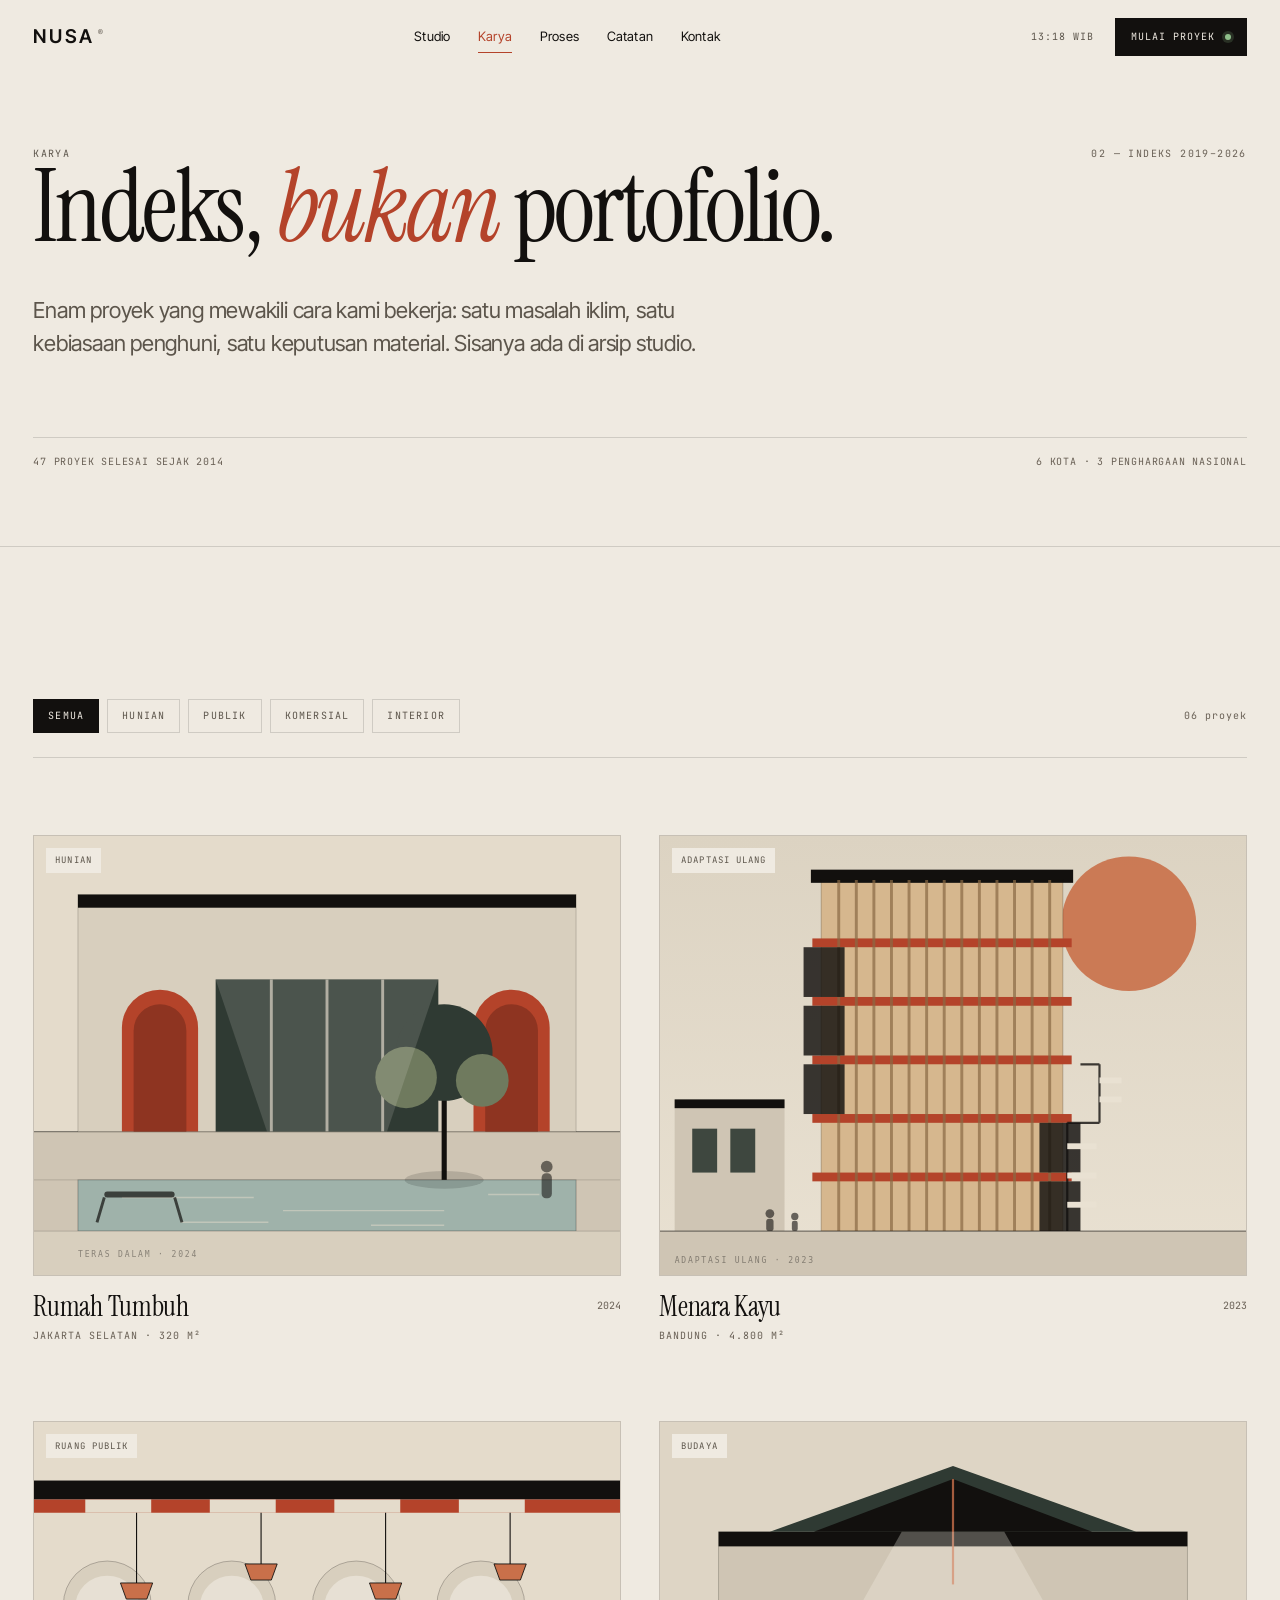
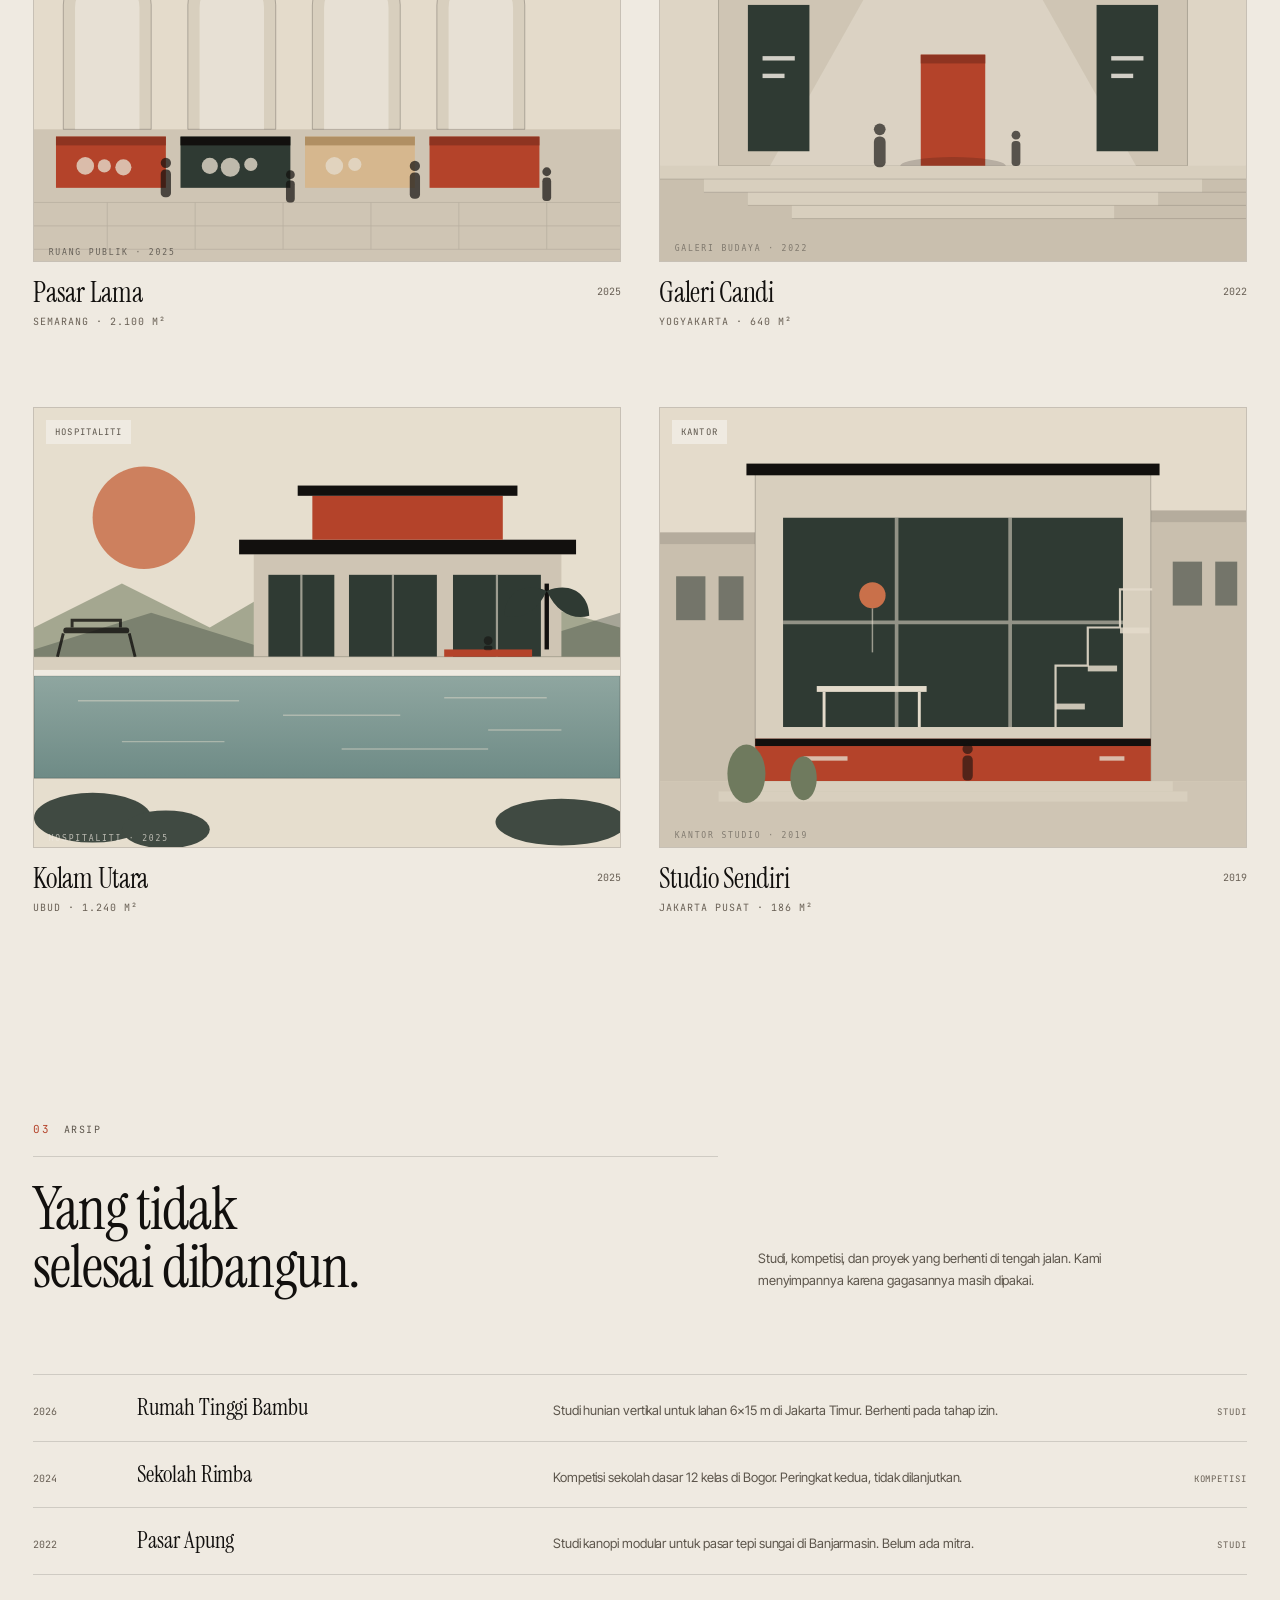
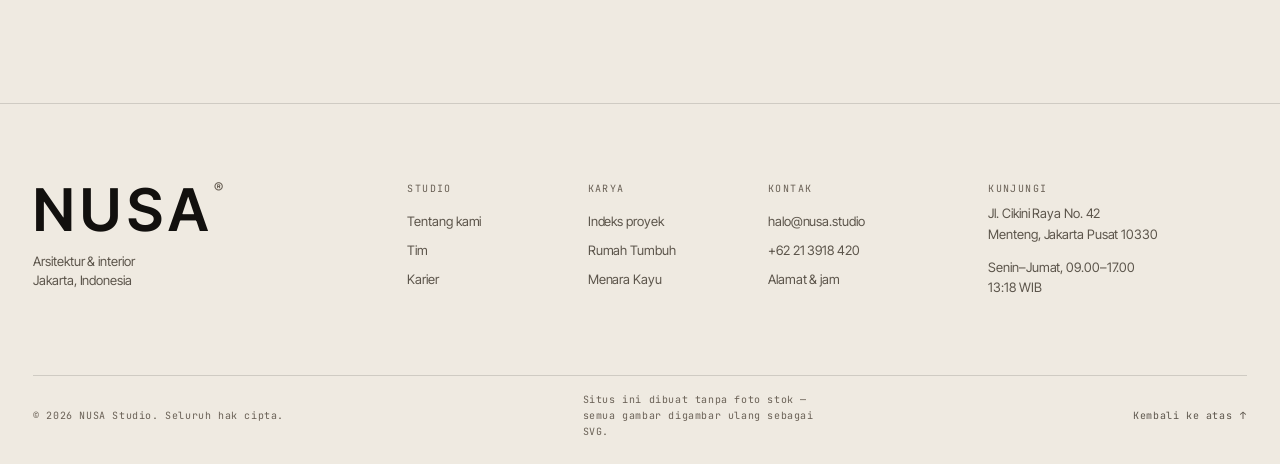
==== projects.html @ 47d5c223 "feat: add NUSA architecture studio profile site" ====
<!doctype html>
<html lang="id">
<head>
  <meta charset="utf-8">
  <meta name="viewport" content="width=device-width, initial-scale=1">
  <title>Karya — NUSA</title>
  <meta name="description" content="Indeks proyek NUSA: rumah, ruang publik, adaptasi ulang, dan interior di enam kota Indonesia.">
  <link rel="canonical" href="https://nusa.studio/projects.html">
  <meta name="theme-color" content="#EFEAE1">
  <meta property="og:type" content="website">
  <meta property="og:site_name" content="NUSA">
  <meta property="og:url" content="https://nusa.studio/projects.html">
  <meta property="og:locale" content="id_ID">
  <meta property="og:title" content="Karya — NUSA">
  <meta property="og:description" content="Enam ruang, satu cara berpikir. Indeks proyek studio.">
  <meta property="og:image" content="https://nusa.studio/assets/img/og-cover.png">
  <meta property="og:image:width" content="1200">
  <meta property="og:image:height" content="630">
  <meta property="og:image:alt" content="NUSA — Bangunan yang tumbuh. Studio arsitektur dan interior, Jakarta.">
  <meta name="twitter:card" content="summary_large_image">
  <meta name="twitter:title" content="Karya — NUSA">
  <meta name="twitter:description" content="Enam ruang, satu cara berpikir. Indeks proyek studio.">
  <meta name="twitter:image" content="https://nusa.studio/assets/img/og-cover.png">
  <link rel="icon" href="assets/img/favicon.svg" type="image/svg+xml">
  <link rel="preconnect" href="https://fonts.googleapis.com">
  <link rel="preconnect" href="https://fonts.gstatic.com" crossorigin>
  <link href="https://fonts.googleapis.com/css2?family=Instrument+Serif:ital@0;1&family=Inter+Tight:wght@300;400;500;600&family=JetBrains+Mono:wght@400;500&display=swap" rel="stylesheet">
  <link rel="stylesheet" href="assets/css/main.css">
  <noscript><style>[data-loader]{display:none!important}</style></noscript>
</head>

<body data-page="projects">
  <a class="skip" href="#main">Lewati ke konten utama</a>

  <header class="head" data-head>
    <div class="head__inner">
      <a class="brand" href="index.html" aria-label="NUSA — beranda">
        <span class="brand__mark">NUSA</span><span class="brand__sup" aria-hidden="true">®</span>
      </a>
      <nav class="head__nav" aria-label="Navigasi utama">
        <a href="studio.html" data-nav="studio">Studio</a>
        <a href="projects.html" data-nav="projects">Karya</a>
        <a href="index.html#proses" data-nav="process">Proses</a>
        <a href="index.html#catatan" data-nav="notes">Catatan</a>
        <a href="contact.html" data-nav="contact">Kontak</a>
      </nav>
      <div class="head__aside">
        <span class="clock" data-clock aria-label="Waktu Jakarta">--:-- WIB</span>
        <a class="head__cta" href="contact.html"><span>Mulai proyek</span><span class="head__cta-dot" aria-hidden="true"></span></a>
        <button class="burger" type="button" data-menu-toggle aria-expanded="false" aria-controls="menu">
          <span class="burger__label">Menu</span>
          <span class="burger__bars" aria-hidden="true"><i></i><i></i></span>
        </button>
      </div>
    </div>
  </header>

  <div class="menu" id="menu" data-menu hidden>
    <div class="menu__inner">
      <nav class="menu__nav" aria-label="Navigasi seluler">
        <a href="studio.html"><span class="menu__idx">01</span>Studio</a>
        <a href="projects.html"><span class="menu__idx">02</span>Karya</a>
        <a href="index.html#proses"><span class="menu__idx">03</span>Proses</a>
        <a href="index.html#catatan"><span class="menu__idx">04</span>Catatan</a>
        <a href="contact.html"><span class="menu__idx">05</span>Kontak</a>
      </nav>
      <div class="menu__foot">
        <p>Jl. Cikini Raya 42<br>Menteng, Jakarta Pusat</p>
        <p><a href="mailto:halo@nusa.studio">halo@nusa.studio</a><br>+62 21 3918 420</p>
        <p class="menu__time"><span data-clock>--:-- WIB</span></p>
      </div>
    </div>
  </div>

  <main id="main" tabindex="-1">
    <section class="phero">
      <p class="eyebrow eyebrow--split"><span>Karya</span><span>02 — Indeks 2019–2026</span></p>
      <h1 class="phero__title">Indeks, <em>bukan</em> portofolio.</h1>
      <p class="phero__lede">Enam proyek yang mewakili cara kami bekerja: satu masalah iklim, satu kebiasaan penghuni, satu keputusan material. Sisanya ada di arsip studio.</p>
      <div class="phero__foot">
        <span>47 proyek selesai sejak 2014</span>
        <span>6 kota · 3 penghargaan nasional</span>
      </div>
    </section>

    <section class="section">
      <div class="filters" role="group" aria-label="Saring proyek berdasarkan jenis">
        <button class="filter" type="button" data-filter="all" aria-pressed="true">Semua</button>
        <button class="filter" type="button" data-filter="hunian" aria-pressed="false">Hunian</button>
        <button class="filter" type="button" data-filter="publik" aria-pressed="false">Publik</button>
        <button class="filter" type="button" data-filter="komersial" aria-pressed="false">Komersial</button>
        <button class="filter" type="button" data-filter="interior" aria-pressed="false">Interior</button>
        <span class="filters__count" data-filter-count>06 proyek</span>
      </div>

      <div class="proj-grid">
        <a class="card" href="projects/rumah-tumbuh.html" data-cat="hunian interior">
          <div class="card__media">
            <img src="assets/img/proj-tumbuh.svg" width="800" height="600" alt="Teras dalam Rumah Tumbuh dengan lengkung bata dan kolam dangkal." loading="lazy">
            <span class="card__tag">Hunian</span>
          </div>
          <div class="card__body">
            <h2 class="card__title">Rumah Tumbuh</h2>
            <span class="card__year">2024</span>
            <p class="card__meta">Jakarta Selatan · 320 m²</p>
          </div>
        </a>

        <a class="card" href="projects/menara-kayu.html" data-cat="komersial">
          <div class="card__media">
            <img src="assets/img/proj-kayu.svg" width="800" height="600" alt="Fasad Menara Kayu dengan slat vertikal dan balkon menjorok." loading="lazy">
            <span class="card__tag">Adaptasi ulang</span>
          </div>
          <div class="card__body">
            <h2 class="card__title">Menara Kayu</h2>
            <span class="card__year">2023</span>
            <p class="card__meta">Bandung · 4.800 m²</p>
          </div>
        </a>

        <a class="card" href="projects/pasar-lama.html" data-cat="publik">
          <div class="card__media">
            <img src="assets/img/proj-pasar.svg" width="800" height="600" alt="Kanopi Pasar Lama dengan lengkung berulang dan lampu gantung." loading="lazy">
            <span class="card__tag">Ruang publik</span>
          </div>
          <div class="card__body">
            <h2 class="card__title">Pasar Lama</h2>
            <span class="card__year">2025</span>
            <p class="card__meta">Semarang · 2.100 m²</p>
          </div>
        </a>

        <a class="card" href="projects/galeri-candi.html" data-cat="publik">
          <div class="card__media">
            <img src="assets/img/proj-galeri.svg" width="800" height="600" alt="Ruang Galeri Candi dengan atap piramida dan berkas cahaya." loading="lazy">
            <span class="card__tag">Budaya</span>
          </div>
          <div class="card__body">
            <h2 class="card__title">Galeri Candi</h2>
            <span class="card__year">2022</span>
            <p class="card__meta">Yogyakarta · 640 m²</p>
          </div>
        </a>

        <a class="card" href="projects/kolam-utara.html" data-cat="komersial">
          <div class="card__media">
            <img src="assets/img/proj-kolam.svg" width="800" height="600" alt="Vila Kolam Utara menghadap kolam panjang dan sawah." loading="lazy">
            <span class="card__tag">Hospitaliti</span>
          </div>
          <div class="card__body">
            <h2 class="card__title">Kolam Utara</h2>
            <span class="card__year">2025</span>
            <p class="card__meta">Ubud · 1.240 m²</p>
          </div>
        </a>

        <a class="card" href="projects/studio-sendiri.html" data-cat="interior komersial">
          <div class="card__media">
            <img src="assets/img/proj-studio.svg" width="800" height="600" alt="Fasad Studio Sendiri dengan jendela besar dan tangga kayu di dalam." loading="lazy">
            <span class="card__tag">Kantor</span>
          </div>
          <div class="card__body">
            <h2 class="card__title">Studio Sendiri</h2>
            <span class="card__year">2019</span>
            <p class="card__meta">Jakarta Pusat · 186 m²</p>
          </div>
        </a>
      </div>
    </section>

    <section class="section archive">
      <header class="sec-head sec-head--row">
        <div>
          <p class="sec-num"><span>03</span>Arsip</p>
          <h2 class="sec-title sec-title--md">Yang tidak<br>selesai dibangun.</h2>
        </div>
        <p class="sec-note sec-note--right">Studi, kompetisi, dan proyek yang berhenti di tengah jalan. Kami menyimpannya karena gagasannya masih dipakai.</p>
      </header>
      <div class="archive__list">
        <div class="archive__row">
          <span class="archive__year">2026</span>
          <h3>Rumah Tinggi Bambu</h3>
          <p>Studi hunian vertikal untuk lahan 6×15 m di Jakarta Timur. Berhenti pada tahap izin.</p>
          <span class="archive__tag">Studi</span>
        </div>
        <div class="archive__row">
          <span class="archive__year">2024</span>
          <h3>Sekolah Rimba</h3>
          <p>Kompetisi sekolah dasar 12 kelas di Bogor. Peringkat kedua, tidak dilanjutkan.</p>
          <span class="archive__tag">Kompetisi</span>
        </div>
        <div class="archive__row">
          <span class="archive__year">2022</span>
          <h3>Pasar Apung</h3>
          <p>Studi kanopi modular untuk pasar tepi sungai di Banjarmasin. Belum ada mitra.</p>
          <span class="archive__tag">Studi</span>
        </div>
      </div>
    </section>
  </main>

  <footer class="foot" aria-label="Kaki halaman">
    <div class="foot__top">
      <div class="foot__brand">
        <p class="foot__mark">NUSA<span aria-hidden="true">®</span></p>
        <p class="foot__tag">Arsitektur &amp; interior<br>Jakarta, Indonesia</p>
      </div>
      <nav class="foot__nav" aria-label="Navigasi kaki halaman">
        <div>
          <h2 class="foot__hd">Studio</h2>
          <a href="studio.html">Tentang kami</a>
          <a href="studio.html#tim">Tim</a>
          <a href="studio.html#karir">Karier</a>
        </div>
        <div>
          <h2 class="foot__hd">Karya</h2>
          <a href="projects.html">Indeks proyek</a>
          <a href="projects/rumah-tumbuh.html">Rumah Tumbuh</a>
          <a href="projects/menara-kayu.html">Menara Kayu</a>
        </div>
        <div>
          <h2 class="foot__hd">Kontak</h2>
          <a href="mailto:halo@nusa.studio">halo@nusa.studio</a>
          <a href="tel:+62213918420">+62 21 3918 420</a>
          <a href="contact.html">Alamat &amp; jam</a>
        </div>
      </nav>
      <div class="foot__visit">
        <h2 class="foot__hd">Kunjungi</h2>
        <p>Jl. Cikini Raya No. 42<br>Menteng, Jakarta Pusat 10330</p>
        <p>Senin–Jumat, 09.00–17.00<br><span data-clock>--:-- WIB</span></p>
      </div>
    </div>
    <div class="foot__bottom">
      <p>© <span data-year>2026</span> NUSA Studio. Seluruh hak cipta.</p>
      <p class="foot__credit">Situs ini dibuat tanpa foto stok — semua gambar digambar ulang sebagai SVG.</p>
      <a class="foot__top-link" href="#main">Kembali ke atas <span aria-hidden="true">↑</span></a>
    </div>
  </footer>

  <div class="cursor" data-cursor aria-hidden="true">
    <span class="cursor__dot"></span>
    <span class="cursor__coords" data-cursor-coords>0 / 0</span>
  </div>

  <script src="assets/js/app.js" defer></script>
</body>
</html>
---- assets/css/main.css ----
/* ============================================================
   NUSA — Studio Arsitektur & Interior
   Design system + components. No frameworks.
   1. Tokens        6. Works       11. Inner pages
   2. Reset         7. Section cut 12. Contact
   3. Type          8. Process     13. Footer
   4. Layout        9. Marquee     14. Motion / a11y
   5. Header       10. Notes       15. Responsive
   ============================================================ */

/* ---------- 1. Tokens ---------- */
:root {
  /* colour roles */
  --paper: #efeae1;
  --paper-2: #e5ddd0;
  --paper-3: #d9d1c4;
  --ink: #12100e;
  --ink-2: #241f1a;
  --ink-soft: #5c554b;
  --ink-faint: #696055;
  --clay: #b4432a;
  --clay-2: #8e3421;
  --moss: #2f3a33;
  --sand: #d6b78e;
  --line: rgba(18, 16, 14, .14);
  --line-strong: rgba(18, 16, 14, .28);
  --line-light: rgba(239, 234, 225, .18);
  --line-light-strong: rgba(239, 234, 225, .38);

  /* type */
  --serif: "Instrument Serif", "Iowan Old Style", Georgia, serif;
  --sans: "Inter Tight", "Helvetica Neue", Helvetica, Arial, sans-serif;
  --mono: "JetBrains Mono", ui-monospace, "SFMono-Regular", Menlo, monospace;

  --t-xs: 10px;
  --t-sm: 13px;
  --t-base: clamp(15px, .35vw + 14px, 17px);
  --t-lg: clamp(18px, .55vw + 16px, 22px);
  --t-h3: clamp(24px, 1.6vw + 18px, 34px);
  --t-h2: clamp(38px, 3.6vw + 22px, 78px);
  --t-h1: clamp(52px, 7.8vw, 148px);
  --t-mega: clamp(64px, 12vw, 220px);

  /* space + grid */
  --gutter: clamp(18px, 2.6vw, 44px);
  --s-1: 8px;
  --s-2: 16px;
  --s-3: 24px;
  --s-4: 40px;
  --s-5: clamp(56px, 6vw, 96px);
  --s-6: clamp(80px, 10vw, 160px);
  --wrap: 1600px;
  --head-h: 74px;

  /* motion */
  --dur-fast: .18s;
  --dur-base: .42s;
  --dur-slow: .9s;
  --dur-scene: 1.3s;
  --ease-out: cubic-bezier(.22, 1, .36, 1);
  --ease-inout: cubic-bezier(.65, .05, .36, 1);
  --ease-snap: cubic-bezier(.16, 1, .3, 1);
}

/* ---------- 2. Reset ---------- */
*, *::before, *::after { box-sizing: border-box; }

html {
  -webkit-text-size-adjust: 100%;
  scroll-behavior: smooth;
  scroll-padding-top: calc(var(--head-h) + 16px);
}

body {
  margin: 0;
  background: var(--paper);
  color: var(--ink);
  font-family: var(--sans);
  font-size: var(--t-base);
  font-weight: 400;
  line-height: 1.6;
  letter-spacing: -.005em;
  -webkit-font-smoothing: antialiased;
  text-rendering: optimizeLegibility;
  overflow-x: hidden;
}

body.is-locked { overflow: hidden; }

img, svg, video { display: block; max-width: 100%; }
img { height: auto; }
button, input, textarea, select { font: inherit; color: inherit; }
button { background: none; border: 0; padding: 0; cursor: pointer; }
a { color: inherit; text-decoration: none; }
ul, ol { margin: 0; padding: 0; list-style: none; }
h1, h2, h3, h4, p, dl, dd, figure, blockquote { margin: 0; }
hr { border: 0; border-top: 1px solid var(--line); margin: 0; }

::selection { background: var(--clay); color: var(--paper); }

:focus-visible {
  outline: 2px solid var(--clay);
  outline-offset: 4px;
  border-radius: 1px;
}

.skip {
  position: fixed;
  top: 12px;
  left: 12px;
  z-index: 200;
  padding: 12px 18px;
  background: var(--ink);
  color: var(--paper);
  font-family: var(--mono);
  font-size: var(--t-xs);
  letter-spacing: .12em;
  text-transform: uppercase;
  transform: translateY(-160%);
  transition: transform var(--dur-base) var(--ease-out);
}
.skip:focus {
  transform: translateY(0);
  transition-duration: .1s;
}

/* ---------- 3. Type ---------- */
.eyebrow {
  display: flex;
  gap: 18px;
  align-items: center;
  font-family: var(--mono);
  font-size: var(--t-xs);
  letter-spacing: .14em;
  text-transform: uppercase;
  color: var(--ink-soft);
}
.eyebrow--split { justify-content: space-between; gap: 24px; flex-wrap: wrap; }
.eyebrow--split span:last-child { color: var(--ink-faint); }

.lede {
  font-size: var(--t-lg);
  line-height: 1.45;
  letter-spacing: -.01em;
  max-width: 34ch;
  color: var(--ink);
}

.sec-num {
  display: flex;
  align-items: baseline;
  gap: 14px;
  font-family: var(--mono);
  font-size: var(--t-xs);
  letter-spacing: .14em;
  text-transform: uppercase;
  color: var(--ink-soft);
  padding-bottom: 18px;
  border-bottom: 1px solid var(--line);
}
.sec-num span {
  font-size: 11px;
  color: var(--clay);
}
.sec-num--light { color: var(--paper-3); border-color: var(--line-light); }

.sec-title {
  font-family: var(--serif);
  font-weight: 400;
  font-size: var(--t-h2);
  line-height: .98;
  letter-spacing: -.02em;
  text-wrap: balance;
  margin-top: var(--s-3);
}
.sec-title em { font-style: italic; color: var(--clay); }
.sec-title--md { font-size: clamp(32px, 3.2vw + 18px, 62px); }
.sec-title--light { color: var(--paper); }
.sec-title--light em { color: var(--sand); }

.sec-note {
  max-width: 44ch;
  margin-top: var(--s-3);
  color: var(--ink-soft);
  font-size: var(--t-sm);
  line-height: 1.7;
}
.sec-note--right { margin-top: 0; align-self: end; padding-bottom: 6px; }

.link-underline {
  display: inline-flex;
  align-items: center;
  gap: 10px;
  font-family: var(--mono);
  font-size: var(--t-xs);
  letter-spacing: .12em;
  text-transform: uppercase;
  padding-bottom: 6px;
  border-bottom: 1px solid var(--line-strong);
  transition: color var(--dur-fast) var(--ease-out), border-color var(--dur-fast) var(--ease-out);
}
.link-underline span { transition: transform var(--dur-base) var(--ease-out); }
.link-underline:hover { color: var(--clay); border-color: var(--clay); }
.link-underline:hover span { transform: translate(3px, -3px); }

/* ---------- 4. Layout ---------- */
.wrap {
  width: 100%;
  max-width: var(--wrap);
  margin-inline: auto;
  padding-inline: var(--gutter);
}
.section {
  padding: var(--s-6) var(--gutter);
  max-width: var(--wrap);
  margin-inline: auto;
}
.section + .section { padding-top: var(--s-5); }

.sec-head {
  display: grid;
  gap: var(--s-3);
  grid-template-columns: minmax(0, 1fr);
  margin-bottom: var(--s-5);
}
.sec-head--row {
  grid-template-columns: minmax(0, 1.4fr) minmax(0, 1fr);
  align-items: end;
  gap: var(--s-4);
}
.sec-head .link-underline { justify-self: start; }

/* buttons */
.btn {
  display: inline-flex;
  align-items: center;
  justify-content: center;
  gap: 12px;
  min-height: 48px;
  padding: 0 22px;
  font-family: var(--mono);
  font-size: var(--t-xs);
  letter-spacing: .12em;
  text-transform: uppercase;
  border: 1px solid transparent;
  transition: background var(--dur-fast) var(--ease-out), color var(--dur-fast) var(--ease-out),
              border-color var(--dur-fast) var(--ease-out), transform var(--dur-fast) var(--ease-out);
}
.btn--solid { background: var(--ink); color: var(--paper); }
.btn--solid:hover { background: var(--clay); }
.btn--ghost { border-color: var(--line-strong); color: var(--ink); }
.btn--ghost:hover { border-color: var(--ink); background: rgba(18, 16, 14, .04); }
.btn__arrow { transition: transform var(--dur-base) var(--ease-out); }
.btn:hover .btn__arrow { transform: translate(3px, -3px); }
.btn:active { transform: translateY(1px); }

/* ---------- 5. Header ---------- */
.head {
  position: fixed;
  inset: 0 0 auto 0;
  z-index: 90;
  height: var(--head-h);
  border-bottom: 1px solid transparent;
  transition: background var(--dur-base) var(--ease-out), border-color var(--dur-base) var(--ease-out);
}
.head.is-scrolled {
  background: rgba(239, 234, 225, .86);
  -webkit-backdrop-filter: blur(14px);
  backdrop-filter: blur(14px);
  border-color: var(--line);
}
.head__inner {
  height: 100%;
  max-width: var(--wrap);
  margin-inline: auto;
  padding-inline: var(--gutter);
  display: flex;
  align-items: center;
  justify-content: space-between;
  gap: var(--s-3);
}

.brand { display: flex; align-items: flex-start; gap: 3px; }
.brand__mark {
  font-family: var(--sans);
  font-size: 19px;
  font-weight: 600;
  letter-spacing: .14em;
  line-height: 1;
}
.brand__sup {
  font-family: var(--mono);
  font-size: 8px;
  color: var(--ink-soft);
  transform: translateY(-1px);
}

.head__nav { display: flex; gap: clamp(18px, 2.2vw, 34px); }
.head__nav a {
  position: relative;
  font-size: 13px;
  letter-spacing: .01em;
  padding-block: 6px;
  color: var(--ink);
  transition: color var(--dur-fast) var(--ease-out);
}
.head__nav a::after {
  content: "";
  position: absolute;
  left: 0;
  right: 0;
  bottom: 0;
  height: 1px;
  background: currentColor;
  transform: scaleX(0);
  transform-origin: right;
  transition: transform var(--dur-base) var(--ease-out);
}
.head__nav a:hover::after,
.head__nav a[aria-current="page"]::after { transform: scaleX(1); transform-origin: left; }
.head__nav a[aria-current="page"] { color: var(--clay); }

.head__aside { display: flex; align-items: center; gap: clamp(12px, 1.6vw, 24px); }
.clock {
  font-family: var(--mono);
  font-size: var(--t-xs);
  letter-spacing: .1em;
  color: var(--ink-soft);
  font-variant-numeric: tabular-nums;
  white-space: nowrap;
}
.head__cta {
  display: inline-flex;
  align-items: center;
  gap: 10px;
  height: 38px;
  padding: 0 16px;
  background: var(--ink);
  color: var(--paper);
  font-family: var(--mono);
  font-size: var(--t-xs);
  letter-spacing: .1em;
  text-transform: uppercase;
  transition: background var(--dur-fast) var(--ease-out);
}
.head__cta:hover { background: var(--clay); }
.head__cta-dot {
  width: 6px; height: 6px; border-radius: 50%;
  background: #8fbf8a;
  box-shadow: 0 0 0 3px rgba(143, 191, 138, .18);
}

.burger { display: none; align-items: center; gap: 10px; min-height: 44px; min-width: 44px; justify-content: flex-end; margin-right: -10px; padding: 10px; }
.burger__label {
  font-family: var(--mono);
  font-size: var(--t-xs);
  letter-spacing: .12em;
  text-transform: uppercase;
}
.burger__bars { display: grid; gap: 5px; width: 22px; }
.burger__bars i { display: block; height: 1px; background: var(--ink); transition: transform var(--dur-base) var(--ease-out); }
.burger[aria-expanded="true"] .burger__bars i:first-child { transform: translateY(3px) rotate(45deg); }
.burger[aria-expanded="true"] .burger__bars i:last-child { transform: translateY(-3px) rotate(-45deg); }

/* mobile menu */
.menu {
  position: fixed;
  inset: 0;
  z-index: 80;
  background: var(--ink);
  color: var(--paper);
  padding: calc(var(--head-h) + 32px) var(--gutter) var(--gutter);
  display: flex;
  flex-direction: column;
  justify-content: space-between;
  overflow-y: auto;
  overscroll-behavior: contain;
  -webkit-overflow-scrolling: touch;
  clip-path: inset(0 0 100% 0);
  transition: clip-path var(--dur-scene) var(--ease-inout);
}

/* header inverts while the black menu is open and sits above it */
body.is-locked .head,
body.is-locked .head.is-scrolled {
  background: transparent;
  -webkit-backdrop-filter: none;
  backdrop-filter: none;
  border-color: var(--line-light);
}
body.is-locked .brand__mark,
body.is-locked .brand__sup,
body.is-locked .burger__label { color: var(--paper); }
body.is-locked .burger__bars i { background: var(--paper); }
.menu[hidden] { display: none; }
.menu.is-open { clip-path: inset(0 0 0 0); }
.menu__nav { display: grid; gap: 4px; }
.menu__nav a {
  display: flex;
  align-items: baseline;
  gap: 18px;
  font-family: var(--serif);
  font-size: clamp(38px, 9vw, 64px);
  line-height: 1.16;
  letter-spacing: -.02em;
  padding-bottom: 6px;
  border-bottom: 1px solid var(--line-light);
  opacity: 0;
  transform: translateY(18px);
  transition: opacity .5s var(--ease-out), transform .5s var(--ease-out), color .2s;
}
.menu.is-open .menu__nav a { opacity: 1; transform: none; }
.menu.is-open .menu__nav a:nth-child(1) { transition-delay: .18s; }
.menu.is-open .menu__nav a:nth-child(2) { transition-delay: .24s; }
.menu.is-open .menu__nav a:nth-child(3) { transition-delay: .3s; }
.menu.is-open .menu__nav a:nth-child(4) { transition-delay: .36s; }
.menu.is-open .menu__nav a:nth-child(5) { transition-delay: .42s; }
.menu__nav a:hover { color: var(--sand); }
.menu__idx {
  font-family: var(--mono);
  font-size: var(--t-xs);
  color: var(--sand);
  letter-spacing: .1em;
}
.menu__foot {
  display: grid;
  gap: 18px;
  grid-template-columns: repeat(2, 1fr);
  padding-top: var(--s-3);
  border-top: 1px solid var(--line-light);
  font-size: var(--t-sm);
  color: var(--paper-3);
}
.menu__foot a:hover { color: var(--paper); }
.menu__time { grid-column: 1 / -1; font-family: var(--mono); font-size: var(--t-xs); letter-spacing: .1em; }

/* ---------- 6. Hero ---------- */
.hero {
  position: relative;
  min-height: 100svh;
  padding: calc(var(--head-h) + clamp(24px, 5vh, 64px)) var(--gutter) 28px;
  display: flex;
  flex-direction: column;
  max-width: var(--wrap);
  margin-inline: auto;
}
.hero__grid {
  flex: 1;
  display: grid;
  grid-template-columns: minmax(0, 1.08fr) minmax(0, .92fr);
  gap: clamp(24px, 4vw, 64px);
  align-items: center;
}
.hero__intro { display: flex; flex-direction: column; gap: clamp(20px, 3vh, 40px); padding-block: 8px; }

.hero__title {
  font-family: var(--sans);
  font-weight: 500;
  font-size: clamp(48px, 8.4vw, 138px);
  line-height: .88;
  letter-spacing: -.045em;
  margin: 0;
}
.hero__title em {
  font-family: var(--serif);
  font-style: italic;
  font-weight: 400;
  color: var(--clay);
  letter-spacing: -.02em;
  padding-right: .04em;
}
.line-mask { display: block; overflow: hidden; padding-bottom: .04em; }
.line-mask > span,
.line-mask > em {
  display: block;
  transform: translateY(112%);
  animation: rise var(--dur-scene) var(--ease-snap) forwards;
}
.line-mask:nth-child(1) > span { animation-delay: .34s; }
.line-mask:nth-child(2) > span { animation-delay: .42s; }
.line-mask:nth-child(3) > em { animation-delay: .5s; }

.hero__foot {
  display: flex;
  flex-direction: column;
  gap: var(--s-3);
  max-width: 44ch;
}
.hero__actions { display: flex; flex-wrap: wrap; gap: 12px; }

.hero__art { position: relative; align-self: center; }
.frame {
  position: relative;
  overflow: hidden;
  background: var(--paper-2);
  border: 1px solid var(--line);
}
.frame--hero { aspect-ratio: 4 / 5; }
.frame img { width: 100%; height: 100%; object-fit: cover; }
.frame__corner {
  position: absolute;
  width: 14px; height: 14px;
  border: 1px solid var(--ink);
  opacity: .5;
}
.frame__corner--tl { top: 10px; left: 10px; border-right: 0; border-bottom: 0; }
.frame__corner--br { bottom: 10px; right: 10px; border-left: 0; border-top: 0; }

.figcap {
  display: flex;
  justify-content: space-between;
  gap: 16px;
  margin-top: 10px;
  font-family: var(--mono);
  font-size: var(--t-xs);
  letter-spacing: .08em;
  text-transform: uppercase;
  color: var(--ink-soft);
}
.figcap span:first-child { color: var(--clay); }

.hero__meta {
  display: flex;
  align-items: flex-end;
  justify-content: space-between;
  gap: var(--s-3);
  margin-top: clamp(20px, 4vh, 44px);
  padding-top: 18px;
  border-top: 1px solid var(--line);
}
.scroll-cue {
  display: inline-flex;
  align-items: center;
  gap: 12px;
  font-family: var(--mono);
  font-size: var(--t-xs);
  letter-spacing: .1em;
  text-transform: uppercase;
  color: var(--ink-soft);
}
.scroll-cue__track {
  position: relative;
  width: 1px; height: 34px;
  background: var(--line-strong);
  overflow: hidden;
}
.scroll-cue__track i {
  position: absolute; inset: 0 0 auto 0;
  display: block;
  height: 14px;
  background: var(--clay);
  animation: cue 2.2s var(--ease-inout) infinite;
}
.hero__coords {
  font-family: var(--mono);
  font-size: var(--t-xs);
  letter-spacing: .08em;
  color: var(--ink-faint);
  text-align: right;
}

.hero__rules {
  position: absolute;
  inset: 0 var(--gutter);
  display: grid;
  grid-template-columns: repeat(4, 1fr);
  pointer-events: none;
  border-left: 1px solid var(--line);
  border-right: 1px solid var(--line);
  opacity: .45;
}
.hero__rules i { border-right: 1px solid var(--line); }
.hero__rules i:last-child { border-right: 0; }

/* ---------- 6b. Manifesto ---------- */
.manifesto__body {
  display: grid;
  grid-template-columns: minmax(0, 1.2fr) minmax(0, .8fr);
  gap: clamp(32px, 6vw, 100px);
  align-items: start;
}
.manifesto__copy { max-width: 62ch; }
.manifesto__copy p { color: var(--ink-soft); }
.manifesto__copy p + p { margin-top: 1em; }
.dropcap::first-letter {
  float: left;
  font-family: var(--serif);
  font-size: 4.4em;
  line-height: .78;
  padding: .06em .12em 0 0;
  color: var(--ink);
}
.manifesto__copy .link-underline { margin-top: var(--s-3); }

.stats {
  display: grid;
  grid-template-columns: repeat(2, 1fr);
  border-top: 1px solid var(--line);
}
.stat {
  padding: var(--s-3) 0;
  border-bottom: 1px solid var(--line);
}
.stat:nth-child(odd) { padding-right: var(--s-3); }
.stat:nth-child(even) { padding-left: var(--s-3); border-left: 1px solid var(--line); }
.stat dt {
  font-family: var(--mono);
  font-size: var(--t-xs);
  letter-spacing: .12em;
  text-transform: uppercase;
  color: var(--ink-faint);
}
.stat dd {
  font-family: var(--serif);
  font-size: clamp(36px, 3.4vw, 54px);
  line-height: 1;
  margin-top: 10px;
  letter-spacing: -.02em;
  font-variant-numeric: tabular-nums;
}
.stat dd sup { font-size: .45em; vertical-align: super; color: var(--clay); margin-left: 2px; }

.manifesto__strip {
  margin-top: var(--s-5);
  padding-top: var(--s-2);
  border-top: 1px solid var(--line);
  display: flex;
  flex-wrap: wrap;
  gap: clamp(12px, 2vw, 28px);
  font-family: var(--mono);
  font-size: var(--t-xs);
  letter-spacing: .14em;
  text-transform: uppercase;
  color: var(--ink-faint);
}
.manifesto__strip span:nth-child(even) { color: var(--clay); }

/* ---------- 7. Works ---------- */
.works__list { border-top: 1px solid var(--line); position: relative; }
.work { position: relative; border-bottom: 1px solid var(--line); }
.work__link {
  display: grid;
  grid-template-columns: 56px minmax(0, 1fr) minmax(180px, 300px) 80px 36px;
  align-items: center;
  gap: var(--s-2);
  padding: clamp(18px, 2.4vw, 30px) 0;
  transition: color var(--dur-base) var(--ease-out), padding var(--dur-base) var(--ease-out);
}
.work__idx {
  font-family: var(--mono);
  font-size: var(--t-xs);
  color: var(--ink-faint);
  letter-spacing: .1em;
}
.work__name {
  font-family: var(--serif);
  font-size: clamp(26px, 2.6vw, 44px);
  line-height: 1.06;
  letter-spacing: -.015em;
}
.work__meta {
  font-family: var(--mono);
  font-size: 11px;
  letter-spacing: .08em;
  text-transform: uppercase;
  color: var(--ink-soft);
}
.work__year {
  font-family: var(--mono);
  font-size: var(--t-xs);
  color: var(--ink-faint);
  text-align: right;
}
.work__arrow {
  font-size: 18px;
  line-height: 1;
  text-align: right;
  opacity: 0;
  transform: translate(-6px, 6px);
  transition: opacity var(--dur-base) var(--ease-out), transform var(--dur-base) var(--ease-out);
}
.work__link:hover .work__arrow { opacity: 1; transform: none; }
.work__link:hover .work__name { color: var(--clay); }
.work__link:active { padding-left: 6px; }

.work__preview {
  position: fixed;
  top: 0; left: 0;
  z-index: 60;
  width: 320px;
  aspect-ratio: 16 / 11;
  overflow: hidden;
  pointer-events: none;
  opacity: 0;
  transform: translate3d(var(--x, 0px), var(--y, 0px), 0) translate(-50%, -50%) scale(var(--s, .9));
  transition: opacity .28s var(--ease-out), transform .34s var(--ease-out);
  background: var(--paper-2);
  border: 1px solid var(--line);
  will-change: transform, opacity;
  display: none;
}
.work__preview img { width: 100%; height: 100%; object-fit: cover; }
.work__preview.is-on { opacity: 1; --s: 1; }

@media (hover: hover) and (pointer: fine) {
  .work__preview { display: block; }
}

/* ---------- 8. Section cut (signature) ---------- */
.cut {
  background: var(--ink);
  color: var(--paper);
  padding: var(--s-6) var(--gutter);
  overflow: hidden;
}
.cut__head {
  max-width: var(--wrap);
  margin: 0 auto var(--s-5);
  display: grid;
  grid-template-columns: minmax(0, 1.1fr) minmax(0, .9fr);
  gap: var(--s-4) clamp(32px, 5vw, 80px);
  align-items: end;
}
.cut__head .sec-num { grid-column: 1 / -1; }
.cut__lede {
  color: var(--paper-3);
  font-size: var(--t-sm);
  line-height: 1.7;
  max-width: 42ch;
  padding-bottom: 8px;
}

.cut__stage {
  position: relative;
  max-width: var(--wrap);
  margin-inline: auto;
  aspect-ratio: 16 / 9;
  max-height: 78vh;
  border: 1px solid var(--line-light);
  overflow: hidden;
  touch-action: pan-y;
  cursor: ns-resize;
  user-select: none;
  -webkit-user-select: none;
  --cut: 54%;
}
.cut__pane { position: absolute; inset: 0; }
.cut__pane svg { width: 100%; height: 100%; display: block; }
.cut__pane--render {
  z-index: 1;
  clip-path: inset(0 0 calc(100% - var(--cut)) 0);
  transition: clip-path .06s linear;
}
.cut__pane--line { background: #f6f2ea; }
.cut__stage.is-dragging .cut__pane--render { transition: none; }

.cut__handle {
  position: absolute;
  inset-inline: 0;
  top: var(--cut);
  height: 44px;
  transform: translateY(-50%);
  cursor: ns-resize;
  touch-action: none;
  display: flex;
  align-items: center;
  z-index: 3;
}
.cut__handle:focus-visible { outline: 2px solid var(--sand); outline-offset: -2px; }
.cut__line {
  position: absolute;
  inset-inline: 0;
  top: 50%;
  height: 1px;
  background: var(--ink);
  box-shadow: 0 0 0 1px rgba(239, 234, 225, .55);
  pointer-events: none;
}
.cut__tag {
  position: relative;
  z-index: 2;
  margin-left: 12px;
  padding: 4px 8px;
  background: var(--ink);
  color: var(--paper);
  font-family: var(--mono);
  font-size: 10px;
  letter-spacing: .14em;
  border: 1px solid var(--paper);
}
.cut__grip {
  position: absolute;
  right: 12px;
  top: 50%;
  transform: translateY(-50%);
  z-index: 2;
  width: 34px; height: 34px;
  border-radius: 50%;
  background: var(--paper);
  border: 1px solid var(--ink);
  display: grid;
  align-content: center;
  justify-content: center;
  gap: 3px;
}
.cut__grip i { display: block; width: 12px; height: 1px; background: var(--ink); }

.cut__hint {
  position: absolute;
  bottom: 14px;
  left: 50%;
  transform: translateX(-50%);
  z-index: 2;
  font-family: var(--mono);
  font-size: 10px;
  letter-spacing: .18em;
  text-transform: uppercase;
  color: var(--ink);
  background: rgba(246, 242, 234, .85);
  padding: 5px 10px;
  opacity: .9;
  transition: opacity var(--dur-base) var(--ease-out);
}
.cut__stage.is-dragging .cut__hint,
.cut__stage.has-dragged .cut__hint { opacity: 0; }

.cut__legend {
  max-width: var(--wrap);
  margin: var(--s-3) auto 0;
  display: flex;
  flex-wrap: wrap;
  gap: 12px 32px;
  align-items: center;
  font-family: var(--mono);
  font-size: 10px;
  letter-spacing: .1em;
  text-transform: uppercase;
  color: var(--paper-3);
}
.cut__legend p { display: inline-flex; align-items: center; gap: 8px; }
.legend-key { width: 18px; height: 8px; display: inline-block; border: 1px solid var(--paper-3); }
.legend-key--render { background: var(--clay); border-color: var(--clay); }
.legend-key--line { background: #f6f2ea; }
.cut__readout { margin-left: auto; color: var(--paper); }
.cut__readout span { color: var(--sand); }

/* ---------- 9. Process ---------- */
.process {
  display: grid;
  grid-template-columns: minmax(0, .8fr) minmax(0, 1.2fr);
  gap: clamp(32px, 6vw, 100px);
  align-items: start;
}
.process__intro { position: sticky; top: calc(var(--head-h) + 40px); }
.process__intro .link-underline { margin-top: var(--s-4); }
.process__list { border-top: 1px solid var(--line); }
.step {
  display: grid;
  grid-template-columns: 60px minmax(0, 1fr);
  gap: var(--s-2);
  padding: var(--s-4) 0;
  border-bottom: 1px solid var(--line);
}
.step__num { font-family: var(--mono); font-size: var(--t-xs); color: var(--clay); letter-spacing: .1em; padding-top: 6px; }
.step__body h3 {
  font-family: var(--serif);
  font-size: var(--t-h3);
  font-weight: 400;
  letter-spacing: -.01em;
  line-height: 1.1;
}
.step__body p { margin-top: 10px; color: var(--ink-soft); font-size: var(--t-sm); line-height: 1.7; max-width: 52ch; }
.step__tag {
  display: inline-block;
  margin-top: var(--s-2);
  font-family: var(--mono);
  font-size: 10px;
  letter-spacing: .1em;
  text-transform: uppercase;
  color: var(--ink-faint);
  border: 1px solid var(--line);
  padding: 5px 9px;
}

/* ---------- 10. Marquee ---------- */
.marquee {
  background: var(--clay);
  color: var(--paper);
  overflow: hidden;
  padding: 18px 0;
  border-block: 1px solid rgba(239, 234, 225, .25);
}
.marquee__track {
  display: flex;
  align-items: center;
  gap: clamp(24px, 4vw, 56px);
  width: max-content;
  animation: marquee 32s linear infinite;
  will-change: transform;
}
.marquee:hover .marquee__track { animation-play-state: paused; }
.marquee span {
  font-family: var(--serif);
  font-size: clamp(28px, 3.4vw, 54px);
  line-height: 1;
  letter-spacing: -.01em;
  white-space: nowrap;
}
.marquee__dot { font-size: 10px !important; opacity: .6; }

/* ---------- 11. Notes ---------- */
.notes__grid {
  display: grid;
  grid-template-columns: repeat(3, minmax(0, 1fr));
  border-top: 1px solid var(--line);
  border-left: 1px solid var(--line);
}
.note { border-right: 1px solid var(--line); border-bottom: 1px solid var(--line); }
.note__link {
  display: flex;
  flex-direction: column;
  gap: var(--s-2);
  height: 100%;
  padding: clamp(20px, 2.4vw, 32px);
  transition: background var(--dur-base) var(--ease-out);
}
.note__link:hover { background: var(--paper-2); }
.note__meta {
  display: flex;
  justify-content: space-between;
  gap: 12px;
  font-family: var(--mono);
  font-size: 10px;
  letter-spacing: .1em;
  text-transform: uppercase;
  color: var(--ink-faint);
}
.note__meta span { color: var(--clay); }
.note__title {
  font-family: var(--serif);
  font-size: clamp(24px, 2vw, 30px);
  font-weight: 400;
  line-height: 1.12;
  letter-spacing: -.01em;
  margin-top: 4px;
}
.note__excerpt { color: var(--ink-soft); font-size: var(--t-sm); line-height: 1.65; }
.note__more {
  margin-top: auto;
  padding-top: var(--s-2);
  font-family: var(--mono);
  font-size: 10px;
  letter-spacing: .12em;
  text-transform: uppercase;
  display: inline-flex;
  gap: 8px;
  align-items: center;
  transition: color var(--dur-fast) var(--ease-out);
}
.note__link:hover .note__more { color: var(--clay); }

/* ---------- 12. CTA ---------- */
.cta {
  background: var(--ink);
  color: var(--paper);
  padding: var(--s-6) var(--gutter);
}
.cta__inner { max-width: var(--wrap); margin-inline: auto; }
.cta .eyebrow { color: var(--paper-3); }
.cta__title {
  font-family: var(--serif);
  font-weight: 400;
  font-size: clamp(44px, 7.4vw, 120px);
  line-height: .92;
  letter-spacing: -.025em;
  margin: var(--s-3) 0 var(--s-5);
}
.cta__title em { font-style: italic; color: var(--sand); }
.cta__title a { display: inline-block; transition: color var(--dur-base) var(--ease-out); }
.cta__title a:hover { color: var(--sand); }
.cta__row {
  display: flex;
  flex-wrap: wrap;
  justify-content: space-between;
  gap: var(--s-3) var(--s-5);
  align-items: end;
  padding-top: var(--s-3);
  border-top: 1px solid var(--line-light);
}
.cta__mail {
  font-family: var(--mono);
  font-size: clamp(15px, 1.5vw, 20px);
  letter-spacing: .02em;
  border-bottom: 1px solid var(--line-light-strong);
  padding-bottom: 4px;
  transition: color var(--dur-fast), border-color var(--dur-fast);
}
.cta__mail:hover { color: var(--sand); border-color: var(--sand); }
.cta__note { max-width: 38ch; font-size: var(--t-sm); color: var(--paper-3); }

/* ---------- 13. Footer ---------- */
.foot { background: var(--paper); border-top: 1px solid var(--line); padding: var(--s-5) var(--gutter) var(--s-3); }
.foot__top {
  max-width: var(--wrap);
  margin-inline: auto;
  display: grid;
  grid-template-columns: 1.2fr 2fr 1fr;
  gap: var(--s-4) clamp(24px, 5vw, 80px);
}
.foot__mark {
  font-family: var(--sans);
  font-size: clamp(38px, 4.6vw, 64px);
  font-weight: 600;
  letter-spacing: .1em;
  line-height: 1;
}
.foot__mark span { font-size: .25em; vertical-align: top; color: var(--ink-faint); }
.foot__tag { margin-top: 12px; font-size: var(--t-sm); color: var(--ink-soft); line-height: 1.5; }
.foot__nav { display: grid; grid-template-columns: repeat(3, minmax(0, 1fr)); gap: var(--s-3); }
.foot__nav > div { display: flex; flex-direction: column; gap: 8px; align-items: flex-start; }
.foot__hd {
  font-family: var(--mono);
  font-size: 10px;
  font-weight: 400;
  letter-spacing: .14em;
  text-transform: uppercase;
  color: var(--ink-faint);
  margin-bottom: 6px;
}
.foot__nav a, .foot__visit p, .foot__visit a {
  font-size: var(--t-sm);
  color: var(--ink-soft);
  line-height: 1.6;
}
.foot__nav a { position: relative; }
.foot__nav a:hover { color: var(--clay); }
.foot__visit p + p { margin-top: 12px; }
.foot__bottom {
  max-width: var(--wrap);
  margin: var(--s-5) auto 0;
  padding-top: var(--s-2);
  border-top: 1px solid var(--line);
  display: flex;
  flex-wrap: wrap;
  gap: 12px var(--s-3);
  justify-content: space-between;
  align-items: center;
  font-family: var(--mono);
  font-size: 10px;
  letter-spacing: .06em;
  color: var(--ink-faint);
}
.foot__credit { max-width: 42ch; }
.foot__top-link { display: inline-flex; gap: 8px; align-items: center; color: var(--ink-soft); }
.foot__top-link:hover { color: var(--clay); }

/* ---------- 11. Inner pages ---------- */
.phero {
  padding: calc(var(--head-h) + clamp(40px, 8vh, 90px)) var(--gutter) var(--s-5);
  max-width: var(--wrap);
  margin-inline: auto;
  border-bottom: 1px solid var(--line);
}
.phero__meta { display: flex; flex-wrap: wrap; gap: 10px 28px; align-items: center; margin-bottom: var(--s-4); }
.phero__title {
  font-family: var(--serif);
  font-weight: 400;
  font-size: var(--t-h1);
  line-height: .92;
  letter-spacing: -.03em;
  max-width: 18ch;
  text-wrap: balance;
}
.phero__title em { font-style: italic; color: var(--clay); }
.phero__lede {
  margin-top: var(--s-4);
  max-width: 56ch;
  font-size: var(--t-lg);
  line-height: 1.5;
  color: var(--ink-soft);
  letter-spacing: -.01em;
}
.phero__foot {
  display: flex;
  flex-wrap: wrap;
  justify-content: space-between;
  gap: var(--s-3);
  margin-top: var(--s-5);
  padding-top: var(--s-2);
  border-top: 1px solid var(--line);
  font-family: var(--mono);
  font-size: var(--t-xs);
  letter-spacing: .08em;
  text-transform: uppercase;
  color: var(--ink-faint);
}

/* page index / filters */
.filters {
  display: flex;
  flex-wrap: wrap;
  gap: 8px;
  padding: var(--s-3) 0;
  border-bottom: 1px solid var(--line);
}
.filter {
  padding: 8px 14px;
  font-family: var(--mono);
  font-size: 10px;
  letter-spacing: .12em;
  text-transform: uppercase;
  border: 1px solid var(--line);
  color: var(--ink-soft);
  transition: all var(--dur-fast) var(--ease-out);
}
.filter:hover { border-color: var(--ink); color: var(--ink); }
.filter[aria-pressed="true"] { background: var(--ink); color: var(--paper); border-color: var(--ink); }
.filters__count { margin-left: auto; font-family: var(--mono); font-size: 10px; letter-spacing: .1em; color: var(--ink-faint); align-self: center; }

.proj-grid {
  display: grid;
  grid-template-columns: repeat(2, minmax(0, 1fr));
  gap: var(--s-5) clamp(20px, 3vw, 44px);
  padding-top: var(--s-5);
}
.card { display: block; position: relative; }
.card.is-hidden { display: none; }
.card__media {
  position: relative;
  overflow: hidden;
  aspect-ratio: 4 / 3;
  background: var(--paper-2);
  border: 1px solid var(--line);
}
.card__media img {
  width: 100%; height: 100%;
  object-fit: cover;
  transition: transform .8s var(--ease-out);
}
.card:hover .card__media img { transform: scale(1.035); }
.card__tag {
  position: absolute;
  top: 12px; left: 12px;
  padding: 5px 9px;
  background: var(--paper);
  font-family: var(--mono);
  font-size: 9px;
  letter-spacing: .12em;
  text-transform: uppercase;
  color: var(--ink-soft);
}
.card__body {
  display: grid;
  grid-template-columns: minmax(0, 1fr) auto;
  gap: 6px var(--s-2);
  padding-top: var(--s-2);
}
.card__title {
  font-family: var(--serif);
  font-size: clamp(24px, 2.2vw, 34px);
  font-weight: 400;
  line-height: 1.08;
  letter-spacing: -.01em;
}
.card:hover .card__title { color: var(--clay); }
.card__meta {
  font-family: var(--mono);
  font-size: 10px;
  letter-spacing: .1em;
  text-transform: uppercase;
  color: var(--ink-faint);
  grid-column: 1 / -1;
}
.card__year { font-family: var(--mono); font-size: 10px; color: var(--ink-faint); align-self: start; padding-top: 6px; }

/* case study */
.case-top {
  padding: calc(var(--head-h) + clamp(32px, 6vh, 64px)) var(--gutter) var(--s-4);
  max-width: var(--wrap);
  margin-inline: auto;
}
.case-top__grid {
  display: grid;
  grid-template-columns: minmax(0, 1.3fr) minmax(0, .7fr);
  gap: var(--s-4);
  align-items: end;
}
.case-top__title {
  font-family: var(--serif);
  font-weight: 400;
  font-size: clamp(44px, 7vw, 110px);
  line-height: .9;
  letter-spacing: -.03em;
}
.case-top__lede { color: var(--ink-soft); font-size: var(--t-lg); line-height: 1.5; max-width: 34ch; margin-top: var(--s-3); }
.case-facts {
  display: grid;
  grid-template-columns: repeat(2, 1fr);
  gap: 1px;
  background: var(--line);
  border: 1px solid var(--line);
  margin-top: var(--s-4);
}
.case-facts > div { background: var(--paper); padding: 16px 14px; }
.case-facts dt { font-family: var(--mono); font-size: 9px; letter-spacing: .12em; text-transform: uppercase; color: var(--ink-faint); }
.case-facts dd { margin-top: 6px; font-size: var(--t-sm); }

.case-media { max-width: var(--wrap); margin-inline: auto; padding-inline: var(--gutter); }
.case-media figure { border: 1px solid var(--line); background: var(--paper-2); }
.case-media img { width: 100%; aspect-ratio: 16/9; object-fit: cover; }
.case-media figcaption {
  display: flex; flex-wrap: wrap; justify-content: space-between; gap: 8px 20px;
  padding: 10px 12px 12px;
  font-family: var(--mono); font-size: 10px; letter-spacing: .08em;
  text-transform: uppercase; color: var(--ink-faint);
}
.case-body {
  max-width: var(--wrap);
  margin-inline: auto;
  padding: var(--s-5) var(--gutter) var(--s-6);
  display: grid;
  grid-template-columns: minmax(0, .42fr) minmax(0, 1fr);
  gap: var(--s-4) clamp(32px, 6vw, 100px);
}
.case-body__side { position: sticky; top: calc(var(--head-h) + 32px); align-self: start; }
.case-body__side h2 { font-family: var(--mono); font-size: var(--t-xs); text-transform: uppercase; letter-spacing: .14em; color: var(--ink-faint); padding-bottom: 12px; border-bottom: 1px solid var(--line); }
.case-body__main p { font-size: var(--t-lg); line-height: 1.6; color: var(--ink-soft); }
.case-body__main p + p { margin-top: 1.1em; }
.case-body__main .pull {
  font-family: var(--serif);
  font-size: clamp(26px, 2.8vw, 42px);
  line-height: 1.16;
  color: var(--ink);
  letter-spacing: -.015em;
  margin: var(--s-4) 0;
  padding-left: var(--s-3);
  border-left: 2px solid var(--clay);
}
.case-gallery {
  max-width: var(--wrap);
  margin-inline: auto;
  padding: 0 var(--gutter) var(--s-6);
  display: grid;
  grid-template-columns: repeat(2, 1fr);
  gap: clamp(16px, 2vw, 28px);
}
.case-gallery figure { border: 1px solid var(--line); background: var(--paper-2); }
.case-gallery img { width: 100%; aspect-ratio: 4/3; object-fit: cover; }
.case-gallery figure:first-child { grid-column: 1 / -1; }
.case-gallery figure:first-child img { aspect-ratio: 16/7; }
.case-gallery figcaption {
  display: flex; flex-wrap: wrap; justify-content: space-between; gap: 8px 20px;
  padding: 10px 12px 12px;
  font-family: var(--mono); font-size: 10px; letter-spacing: .08em;
  text-transform: uppercase; color: var(--ink-faint);
}
.case-gallery--single { grid-template-columns: 1fr; }
.case-gallery--single img { aspect-ratio: 16/7; }
.case-next {
  border-top: 1px solid var(--line);
  padding: var(--s-5) var(--gutter);
}
.case-next__inner { max-width: var(--wrap); margin-inline: auto; display: flex; flex-wrap: wrap; justify-content: space-between; align-items: end; gap: var(--s-3); }
.case-next__label { font-family: var(--mono); font-size: var(--t-xs); letter-spacing: .12em; text-transform: uppercase; color: var(--ink-faint); }
.case-next__title { font-family: var(--serif); font-size: clamp(34px, 5vw, 72px); line-height: 1; letter-spacing: -.02em; margin-top: 8px; transition: color var(--dur-fast); }
.case-next a:hover .case-next__title { color: var(--clay); }

/* wide figure */
.wide-figure {
  max-width: var(--wrap);
  margin-inline: auto;
  padding: 0 var(--gutter) var(--s-5);
}
.wide-figure figure { border: 1px solid var(--line); background: var(--paper-2); }
.wide-figure img { width: 100%; aspect-ratio: 16 / 9; object-fit: cover; }
.wide-figure figcaption {
  display: flex; flex-wrap: wrap; justify-content: space-between; gap: 8px 20px;
  padding: 10px 12px 12px;
  font-family: var(--mono); font-size: 10px; letter-spacing: .08em;
  text-transform: uppercase; color: var(--ink-faint);
}

/* material palette */
.palette {
  max-width: var(--wrap);
  margin: 0 auto var(--s-6);
  padding-inline: var(--gutter);
  display: grid;
  grid-template-columns: repeat(4, minmax(0, 1fr));
  gap: 1px;
  background: var(--line);
  border: 1px solid var(--line);
}
.swatch { background: var(--paper); padding: 0 0 14px; }
.swatch i { display: block; height: clamp(90px, 12vw, 150px); background: var(--c); }
.swatch b { display: block; padding: 12px 12px 0; font-family: var(--sans); font-weight: 500; font-size: 13px; }
.swatch small { display: block; padding: 2px 12px 0; font-family: var(--mono); font-size: 9px; letter-spacing: .08em; text-transform: uppercase; color: var(--ink-faint); }

/* archive */
.archive__list { border-top: 1px solid var(--line); }
.archive__row {
  display: grid;
  grid-template-columns: 80px minmax(0, 1.1fr) minmax(0, 1.6fr) 100px;
  gap: var(--s-2) var(--s-3);
  align-items: baseline;
  padding: 20px 0;
  border-bottom: 1px solid var(--line);
}
.archive__year { font-family: var(--mono); font-size: 10px; color: var(--ink-faint); }
.archive__row h3 { font-family: var(--serif); font-size: clamp(20px, 1.8vw, 26px); font-weight: 400; line-height: 1.1; }
.archive__row p { font-size: var(--t-sm); color: var(--ink-soft); }
.archive__tag { font-family: var(--mono); font-size: 9px; letter-spacing: .1em; text-transform: uppercase; color: var(--ink-faint); text-align: right; }

/* careers */
.career {
  display: grid;
  grid-template-columns: minmax(0, .9fr) minmax(0, 1.1fr);
  gap: clamp(28px, 5vw, 80px);
  padding-top: var(--s-3);
  border-top: 1px solid var(--line);
}
.career__body p { color: var(--ink-soft); font-size: var(--t-lg); line-height: 1.55; max-width: 46ch; }
.career__body p + p { margin-top: 1em; }
.career__note { font-family: var(--mono); font-size: 10px !important; letter-spacing: .06em; text-transform: uppercase; color: var(--ink-faint) !important; }
.career .link-underline { display: inline-flex; }

/* studio page */
.studio-intro {
  display: grid;
  grid-template-columns: minmax(0, .9fr) minmax(0, 1.1fr);
  gap: clamp(32px, 6vw, 90px);
  align-items: start;
}
.studio-intro__lede { font-family: var(--serif); font-size: clamp(28px, 3.2vw, 46px); line-height: 1.12; letter-spacing: -.015em; }
.studio-intro__lede em { font-style: italic; color: var(--clay); }
.studio-intro__copy p { color: var(--ink-soft); }
.studio-intro__copy p + p { margin-top: 1em; }

.values {
  display: grid;
  grid-template-columns: repeat(4, minmax(0, 1fr));
  border-top: 1px solid var(--line);
  border-left: 1px solid var(--line);
}
.value {
  padding: var(--s-3);
  border-right: 1px solid var(--line);
  border-bottom: 1px solid var(--line);
  min-height: 220px;
  display: flex;
  flex-direction: column;
  gap: 10px;
}
.value__num { font-family: var(--mono); font-size: 10px; color: var(--clay); letter-spacing: .1em; }
.value h3 { font-family: var(--serif); font-size: var(--t-h3); font-weight: 400; line-height: 1.08; }
.value p { font-size: var(--t-sm); color: var(--ink-soft); line-height: 1.65; }

.team {
  display: grid;
  grid-template-columns: repeat(4, minmax(0, 1fr));
  gap: 1px;
  background: var(--line);
  border: 1px solid var(--line);
}
.person { background: var(--paper); }
.person__portrait {
  aspect-ratio: 4/5;
  display: grid;
  place-items: center;
  font-family: var(--serif);
  font-size: clamp(48px, 5vw, 76px);
  letter-spacing: -.02em;
  color: var(--paper);
  border-bottom: 1px solid var(--line);
  transition: background var(--dur-base) var(--ease-out);
  position: relative;
  overflow: hidden;
}
.person__portrait::after {
  content: "";
  position: absolute;
  inset: 0;
  background: repeating-linear-gradient(90deg, transparent 0 11px, rgba(239,234,225,.07) 11px 12px);
  pointer-events: none;
}
.person:nth-child(1) .person__portrait { background: var(--clay); }
.person:nth-child(2) .person__portrait { background: var(--moss); }
.person:nth-child(3) .person__portrait { background: #6f6250; }
.person:nth-child(4) .person__portrait { background: var(--ink-2); }
.person:hover .person__portrait { color: var(--sand); }
.person__body { padding: 16px; }
.person__name { font-family: var(--serif); font-size: 22px; line-height: 1.1; }
.person__role { font-family: var(--mono); font-size: 9px; letter-spacing: .1em; text-transform: uppercase; color: var(--ink-faint); margin-top: 6px; }
.person__since { font-family: var(--mono); font-size: 9px; color: var(--ink-faint); margin-top: 12px; }

.timeline { border-top: 1px solid var(--line); }
.tl-row {
  display: grid;
  grid-template-columns: 120px minmax(0, 1fr) minmax(0, 1.2fr);
  gap: var(--s-3);
  padding: 22px 0;
  border-bottom: 1px solid var(--line);
  align-items: baseline;
}
.tl-row__year { font-family: var(--mono); font-size: var(--t-xs); color: var(--clay); letter-spacing: .1em; }
.tl-row__title { font-family: var(--serif); font-size: 22px; line-height: 1.2; }
.tl-row__desc { font-size: var(--t-sm); color: var(--ink-soft); }

.awards { display: grid; gap: 0; border-top: 1px solid var(--line); }
.award {
  display: grid;
  grid-template-columns: 80px minmax(0, 1fr) auto;
  gap: var(--s-2);
  padding: 16px 0;
  border-bottom: 1px solid var(--line);
  align-items: baseline;
  font-size: var(--t-sm);
}
.award__year { font-family: var(--mono); font-size: 10px; color: var(--ink-faint); }
.award__name { color: var(--ink); }
.award__org { font-family: var(--mono); font-size: 9px; letter-spacing: .1em; text-transform: uppercase; color: var(--ink-faint); }

/* contact page */
.contact-grid {
  display: grid;
  grid-template-columns: minmax(0, 1.15fr) minmax(0, .85fr);
  gap: clamp(32px, 6vw, 100px);
  align-items: start;
}
.fieldset { display: grid; gap: var(--s-3); border: 0; padding: 0; margin: 0; }
.legend {
  font-family: var(--mono);
  font-size: var(--t-xs);
  letter-spacing: .14em;
  text-transform: uppercase;
  color: var(--ink-faint);
  padding-bottom: 12px;
  border-bottom: 1px solid var(--line);
  margin-bottom: var(--s-2);
}
.field { display: grid; gap: 8px; }
.field label { font-family: var(--mono); font-size: 10px; letter-spacing: .1em; text-transform: uppercase; color: var(--ink-soft); }
.field input, .field textarea, .field select {
  width: 100%;
  background: transparent;
  border: 0;
  border-bottom: 1px solid var(--line-strong);
  padding: 12px 0;
  font-size: var(--t-base);
  border-radius: 0;
  transition: border-color var(--dur-fast) var(--ease-out);
}
.field textarea { min-height: 120px; resize: vertical; }
.field input::placeholder, .field textarea::placeholder { color: var(--ink-faint); }
.field input:focus, .field textarea:focus, .field select:focus { outline: none; border-color: var(--clay); }
.field-row { display: grid; grid-template-columns: repeat(2, minmax(0, 1fr)); gap: var(--s-3); }
.field__hint { font-size: 11px; color: var(--ink-faint); }
.check { display: flex; gap: 12px; align-items: flex-start; font-size: 12px; color: var(--ink-soft); line-height: 1.5; }
.check input { width: 16px; height: 16px; margin-top: 3px; accent-color: var(--clay); }
.form-status {
  font-family: var(--mono);
  font-size: 11px;
  letter-spacing: .04em;
  padding: 14px;
  border: 1px solid var(--line);
  display: none;
}
.form-status.is-visible { display: block; }
.form-status.is-error { border-color: var(--clay); color: var(--clay-2); }
.form-status.is-ok { border-color: var(--moss); color: var(--moss); }

.info-block { border-top: 1px solid var(--line); padding-top: var(--s-2); margin-bottom: var(--s-4); }
.info-block h3 { font-family: var(--mono); font-size: 10px; letter-spacing: .14em; text-transform: uppercase; color: var(--ink-faint); margin-bottom: 12px; }
.info-block p, .info-block a { font-size: var(--t-sm); color: var(--ink-soft); line-height: 1.7; }
.info-block a:hover { color: var(--clay); }
.info-block + .info-block { margin-top: var(--s-3); }
.map {
  border: 1px solid var(--line);
  aspect-ratio: 4/3;
  background: var(--paper-2);
  overflow: hidden;
  position: relative;
  margin-bottom: var(--s-4);
}
.map svg { width: 100%; height: 100%; }
.map__pin {
  position: absolute;
  top: 46%; left: 42%;
  width: 10px; height: 10px;
  border-radius: 50%;
  background: var(--clay);
  box-shadow: 0 0 0 6px rgba(180, 67, 42, .18);
}
.map__label {
  position: absolute;
  top: calc(46% + 14px);
  left: calc(42% + 14px);
  font-family: var(--mono);
  font-size: 9px;
  letter-spacing: .1em;
  text-transform: uppercase;
  background: var(--paper);
  padding: 3px 6px;
  border: 1px solid var(--line);
}

/* 404 */
.err {
  min-height: 100svh;
  padding: calc(var(--head-h) + 40px) var(--gutter) var(--s-5);
  display: flex;
  flex-direction: column;
  justify-content: center;
  max-width: var(--wrap);
  margin-inline: auto;
}
.err__code {
  font-family: var(--serif);
  font-size: clamp(120px, 30vw, 460px);
  line-height: .78;
  letter-spacing: -.04em;
  color: var(--ink);
  display: flex;
  align-items: center;
  gap: 2vw;
}
.err__code span { font-size: .28em; color: var(--clay); transform: translateY(-.15em); }
.err__row { display: flex; flex-wrap: wrap; justify-content: space-between; align-items: end; gap: var(--s-3); margin-top: var(--s-4); padding-top: var(--s-3); border-top: 1px solid var(--line); }
.err__msg { font-size: var(--t-lg); font-weight: 400; color: var(--ink-soft); max-width: 34ch; margin: 0; }
.err__links { display: flex; gap: 10px; flex-wrap: wrap; }

/* cursor */
.cursor {
  position: fixed;
  top: 0; left: 0;
  z-index: 150;
  pointer-events: none;
  opacity: 0;
  transform: translate3d(var(--x, -100px), var(--y, -100px), 0);
  transition: opacity .3s var(--ease-out);
  will-change: transform;
  mix-blend-mode: difference;
}
.cursor.is-on { opacity: 1; }
.has-cursor, .has-cursor a, .has-cursor button, .has-cursor [role="slider"] { cursor: none; }
.has-cursor input, .has-cursor textarea, .has-cursor select { cursor: auto; }
.cursor__dot {
  position: absolute;
  top: 0; left: 0;
  width: 6px; height: 6px;
  margin: -3px 0 0 -3px;
  border-radius: 50%;
  background: var(--paper);
}
.cursor__dot::before, .cursor__dot::after {
  content: "";
  position: absolute;
  background: var(--paper);
  opacity: .45;
}
.cursor__dot::before { left: -11px; top: 2.5px; width: 28px; height: 1px; }
.cursor__dot::after { top: -11px; left: 2.5px; height: 28px; width: 1px; }
.cursor__coords {
  position: absolute;
  top: 14px; left: 14px;
  font-family: var(--mono);
  font-size: 9px;
  letter-spacing: .08em;
  color: var(--paper);
  white-space: nowrap;
  opacity: 0;
  transition: opacity .2s;
}
.cursor.is-detail .cursor__coords { opacity: .8; }

/* loader */
.loader {
  position: fixed;
  inset: 0;
  z-index: 300;
  background: var(--paper);
  display: grid;
  place-items: center;
  transition: opacity .5s var(--ease-out), visibility .5s;
}
.loader.is-done { opacity: 0; visibility: hidden; }
.loader__inner {
  width: min(420px, 80vw);
  display: grid;
  grid-template-columns: 1fr auto;
  align-items: end;
  gap: 8px 16px;
}
.loader__mark { font-family: var(--sans); font-weight: 600; letter-spacing: .14em; font-size: 15px; }
.loader__count { font-family: var(--mono); font-size: 12px; color: var(--ink-soft); font-variant-numeric: tabular-nums; }
.loader__rule { grid-column: 1 / -1; height: 1px; background: var(--line); position: relative; overflow: hidden; }
.loader__rule::after { content: ""; position: absolute; inset: 0; background: var(--clay); transform-origin: left; animation: loadbar .8s var(--ease-inout) forwards; }
.loader__note { grid-column: 1 / -1; font-family: var(--mono); font-size: 9px; letter-spacing: .12em; text-transform: uppercase; color: var(--ink-faint); }

/* reveal */
[data-reveal] { opacity: 0; transform: translateY(22px); transition: opacity .8s var(--ease-out), transform .8s var(--ease-out); }
[data-reveal].is-in { opacity: 1; transform: none; }

/* ---------- 14. Motion / a11y ---------- */
@keyframes rise { to { transform: translateY(0); } }
@keyframes cue { 0% { transform: translateY(-16px); } 60%, 100% { transform: translateY(40px); } }
@keyframes marquee { to { transform: translateX(-50%); } }
@keyframes loadbar { from { transform: scaleX(0); } to { transform: scaleX(1); } }

@view-transition { navigation: auto; }
::view-transition-old(root) { animation: vt-out .28s var(--ease-inout) both; }
::view-transition-new(root) { animation: vt-in .4s var(--ease-out) both; }
@keyframes vt-out { to { opacity: 0; } }
@keyframes vt-in { from { opacity: 0; } }

@media (prefers-reduced-motion: reduce) {
  html { scroll-behavior: auto; }
  *, *::before, *::after {
    animation-duration: .01ms !important;
    animation-iteration-count: 1 !important;
    transition-duration: .01ms !important;
    scroll-behavior: auto !important;
  }
  .line-mask > span, .line-mask > em { transform: none; }
  .marquee__track { animation: none; transform: none; }
  .cut__pane--render { transition: none; }
  .work__preview { display: none !important; }
  [data-reveal] { opacity: 1; transform: none; }
}

/* ---------- 15. Responsive ---------- */
@media (max-width: 1240px) {
  .head__nav { gap: 18px; }
  .clock { display: none; }
  .hero__title { font-size: clamp(46px, 8.6vw, 96px); }
}

@media (max-width: 1080px) {
  .head__nav { display: none; }
  .head__cta { display: none; }
  .burger { display: inline-flex; }
  .hero { min-height: auto; padding-bottom: 28px; }
  .hero__grid { grid-template-columns: 1fr; gap: var(--s-4); }
  .hero__intro { order: 1; }
  .hero__art { order: 2; max-width: 520px; width: 100%; }
  .frame--hero { aspect-ratio: 5 / 4; }
  .hero__title { font-size: clamp(52px, 11.5vw, 110px); }
  .hero__intro { gap: var(--s-3); }
  .hero__foot { max-width: none; }
  .hero__meta { margin-top: var(--s-4); }
  .hero__rules { display: none; }

  .sec-head--row { grid-template-columns: 1fr; }
  .manifesto__body { grid-template-columns: 1fr; }
  .manifesto__copy { max-width: none; }
  .stats { max-width: 620px; }

  .cut__head { grid-template-columns: 1fr; }
  .cut__lede { max-width: 60ch; }
  .cut__stage { aspect-ratio: 3 / 2; max-height: none; }

  .process { grid-template-columns: 1fr; }
  .process__intro { position: static; }

  .notes__grid { grid-template-columns: 1fr; border-left: 0; }
  .note { border-left: 1px solid var(--line); }

  .cta__title { font-size: clamp(40px, 8vw, 84px); }

  .foot__top { grid-template-columns: 1fr; gap: var(--s-4); }
  .foot__nav { gap: var(--s-3); }
  .foot__bottom { font-size: 9px; }

  .proj-grid { grid-template-columns: 1fr; gap: var(--s-4); }
  .case-top__grid { grid-template-columns: 1fr; }
  .case-body { grid-template-columns: 1fr; }
  .case-body__side { position: static; }
  .studio-intro { grid-template-columns: 1fr; }
  .values { grid-template-columns: repeat(2, minmax(0, 1fr)); }
  .team { grid-template-columns: repeat(2, minmax(0, 1fr)); }
  .contact-grid { grid-template-columns: 1fr; }
  .work__link { grid-template-columns: 40px minmax(0, 1fr) 70px 24px; }
  .work__meta { display: none; }
}

@media (max-width: 720px) {
  :root { --head-h: 62px; }
  .head__inner { gap: 10px; }
  .burger__label { display: none; }

  .hero { padding-top: calc(var(--head-h) + 20px); }
  .hero__art { max-width: none; }
  .frame--hero { aspect-ratio: 4 / 3.4; }
  .hero__title { font-size: clamp(44px, 13.5vw, 76px); letter-spacing: -.04em; }
  .hero__foot .lede { font-size: 17px; }
  .hero__meta { align-items: center; }
  .hero__coords { display: none; }
  .figcap { font-size: 9px; }

  .section { padding-block: var(--s-5); }
  .sec-note--right { display: none; }
  .sec-title { font-size: clamp(32px, 8vw, 46px); line-height: 1.02; }
  .sec-title--md { font-size: clamp(29px, 7.4vw, 38px); }

  .stats { grid-template-columns: 1fr 1fr; }
  .stat:nth-child(even) { border-left: 1px solid var(--line); }

  .work__link { grid-template-columns: 32px minmax(0, 1fr) 22px; padding-block: 16px; }
  .work__year { display: none; }
  .work__name { font-size: 25px; }
  .work__arrow { opacity: 1; transform: none; font-size: 14px; }
  .work__preview { display: none; }

  .cut { padding-block: var(--s-5); }
  .cut__stage { aspect-ratio: 4 / 3.2; }
  .cut__legend { font-size: 9px; gap: 8px 16px; }
  .cut__readout { margin-left: 0; width: 100%; }
  .cut__tag { margin-left: 8px; }
  .cut__grip { width: 30px; height: 30px; right: 8px; }

  .process__list .step { grid-template-columns: 42px minmax(0, 1fr); padding-block: var(--s-3); }

  .marquee { padding: 12px 0; }
  .marquee span { font-size: 26px; }

  .cta { padding-block: var(--s-5); }
  .cta__title { font-size: clamp(36px, 10.5vw, 60px); }
  .cta__row { flex-direction: column; align-items: flex-start; }

  .foot__nav { grid-template-columns: repeat(2, 1fr); gap: var(--s-3); }
  .foot__bottom { flex-direction: column; align-items: flex-start; }

  .phero { padding-top: calc(var(--head-h) + 32px); }
  .phero__title { font-size: clamp(40px, 12vw, 64px); }
  .phero__lede { font-size: 17px; }
  .phero__foot { font-size: 9px; }

  .case-gallery { grid-template-columns: 1fr; }
  .case-gallery figure:first-child { grid-column: auto; }
  .case-media img { aspect-ratio: 4 / 3; }
  .palette { grid-template-columns: repeat(2, minmax(0, 1fr)); }
  .archive__row { grid-template-columns: 42px minmax(0, 1fr); gap: 6px 16px; }
  .archive__year { grid-row: 1 / span 3; padding-top: 3px; }
  .archive__row h3,
  .archive__row p,
  .archive__tag { grid-column: 2; }
  .archive__tag { text-align: left; margin-top: 2px; }
  .career { grid-template-columns: 1fr; gap: var(--s-3); }
  .case-body__main p { font-size: 17px; }
  .case-facts { grid-template-columns: 1fr 1fr; }
  .tl-row { grid-template-columns: 64px minmax(0, 1fr); }
  .tl-row__desc { grid-column: 2; }
  .values { grid-template-columns: 1fr; }
  .value { min-height: 0; }
  .team { grid-template-columns: 1fr; }
  .person__portrait { aspect-ratio: 16/10; font-size: 64px; }
  .field-row { grid-template-columns: 1fr; }
  .award { grid-template-columns: 52px minmax(0, 1fr); }
  .award__org { grid-column: 2; }
  .filters__count { display: none; }
  .err__code { font-size: clamp(110px, 34vw, 220px); }
}

@media (max-width: 400px) {
  .hero__title { font-size: 42px; }
  .stat dd { font-size: 32px; }
  .menu__foot { grid-template-columns: 1fr; }
}

/* touch: never keep hover-only affordances invisible */
@media (hover: none) {
  .work__arrow { opacity: 1; transform: none; }
  .cursor { display: none; }
}
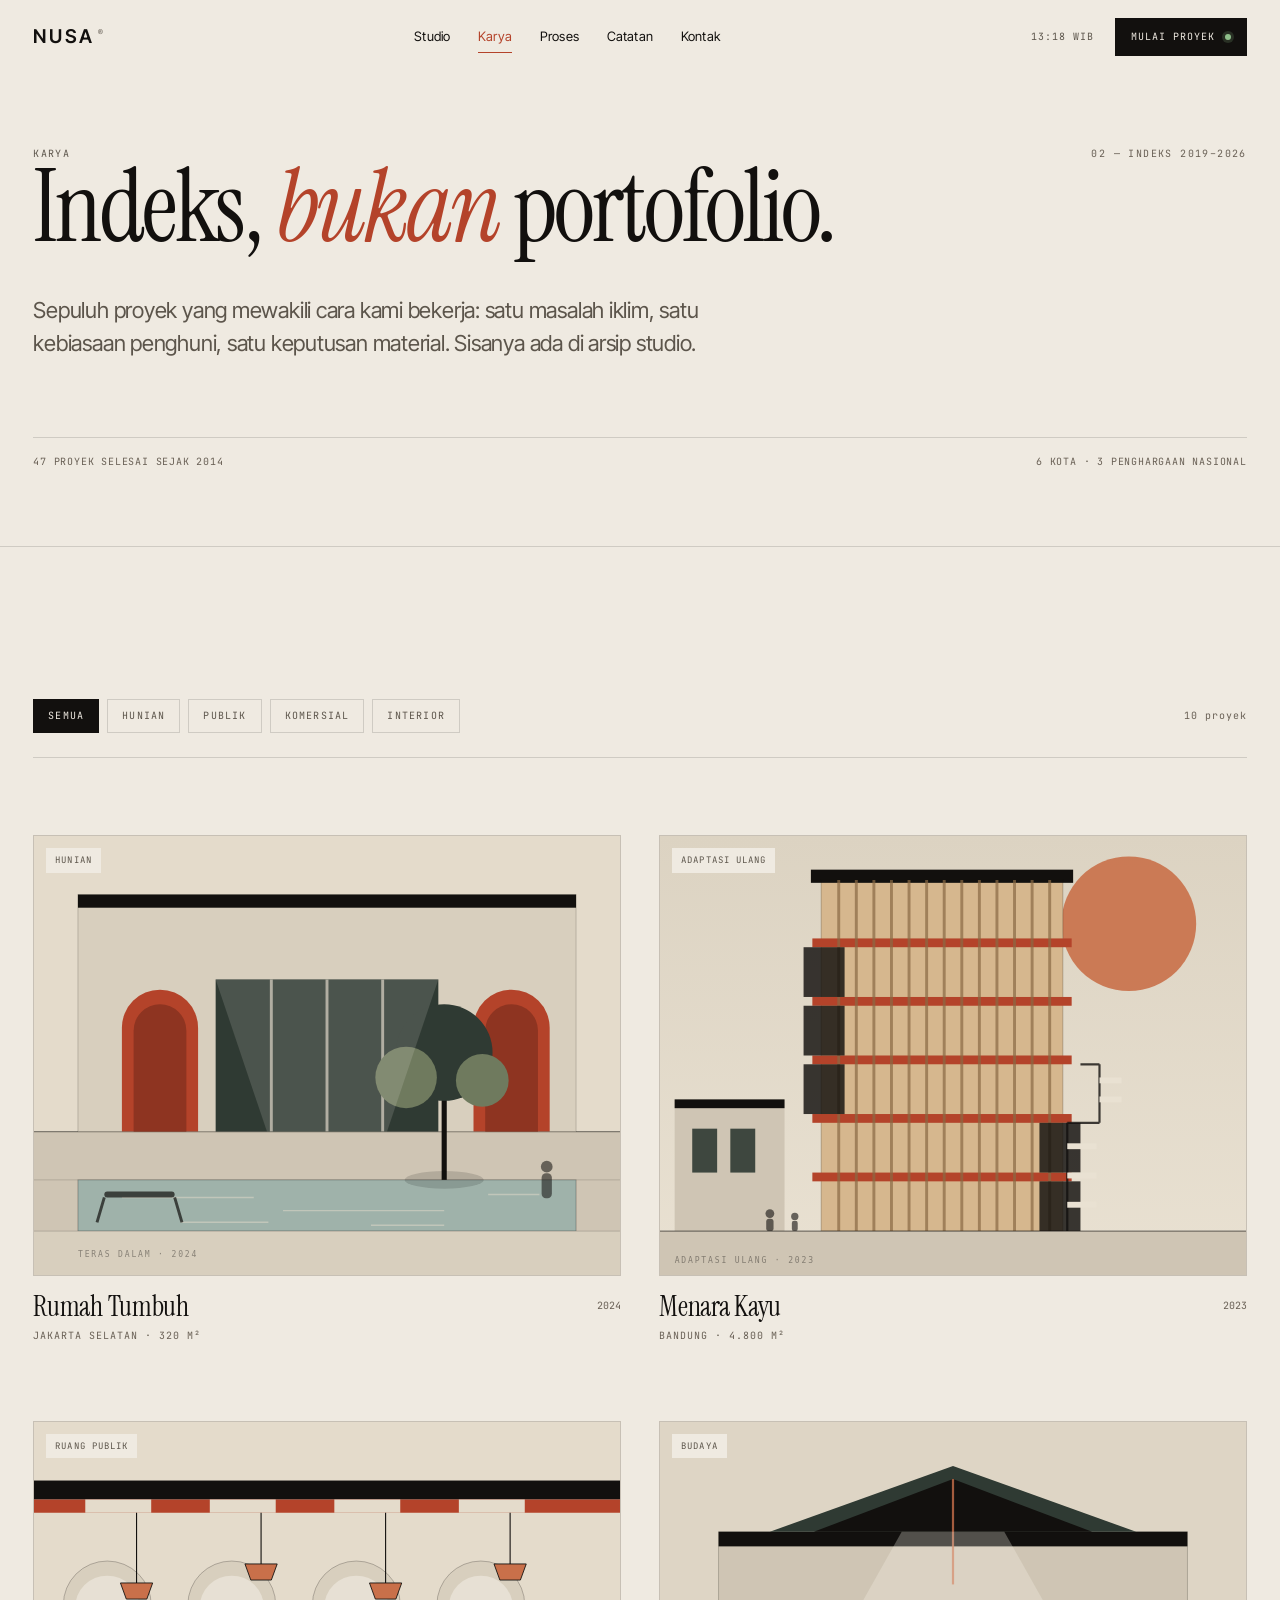
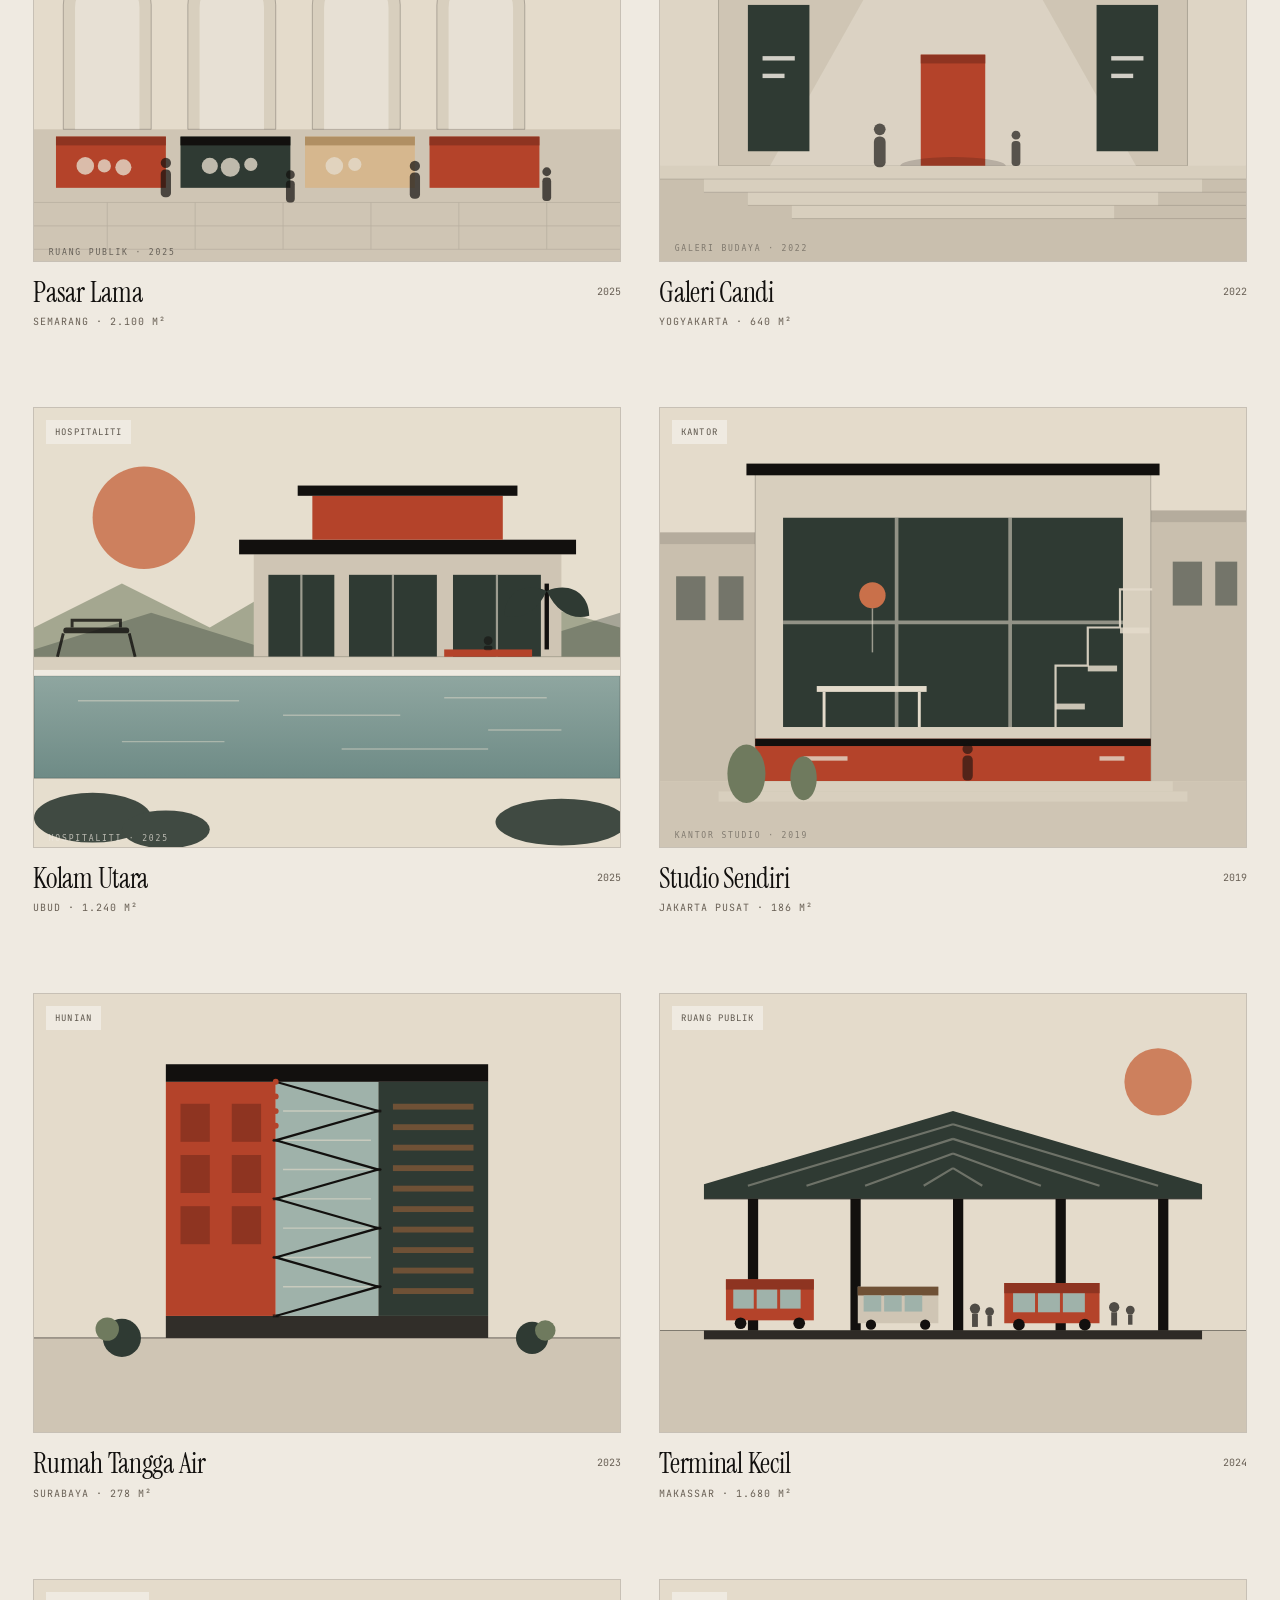
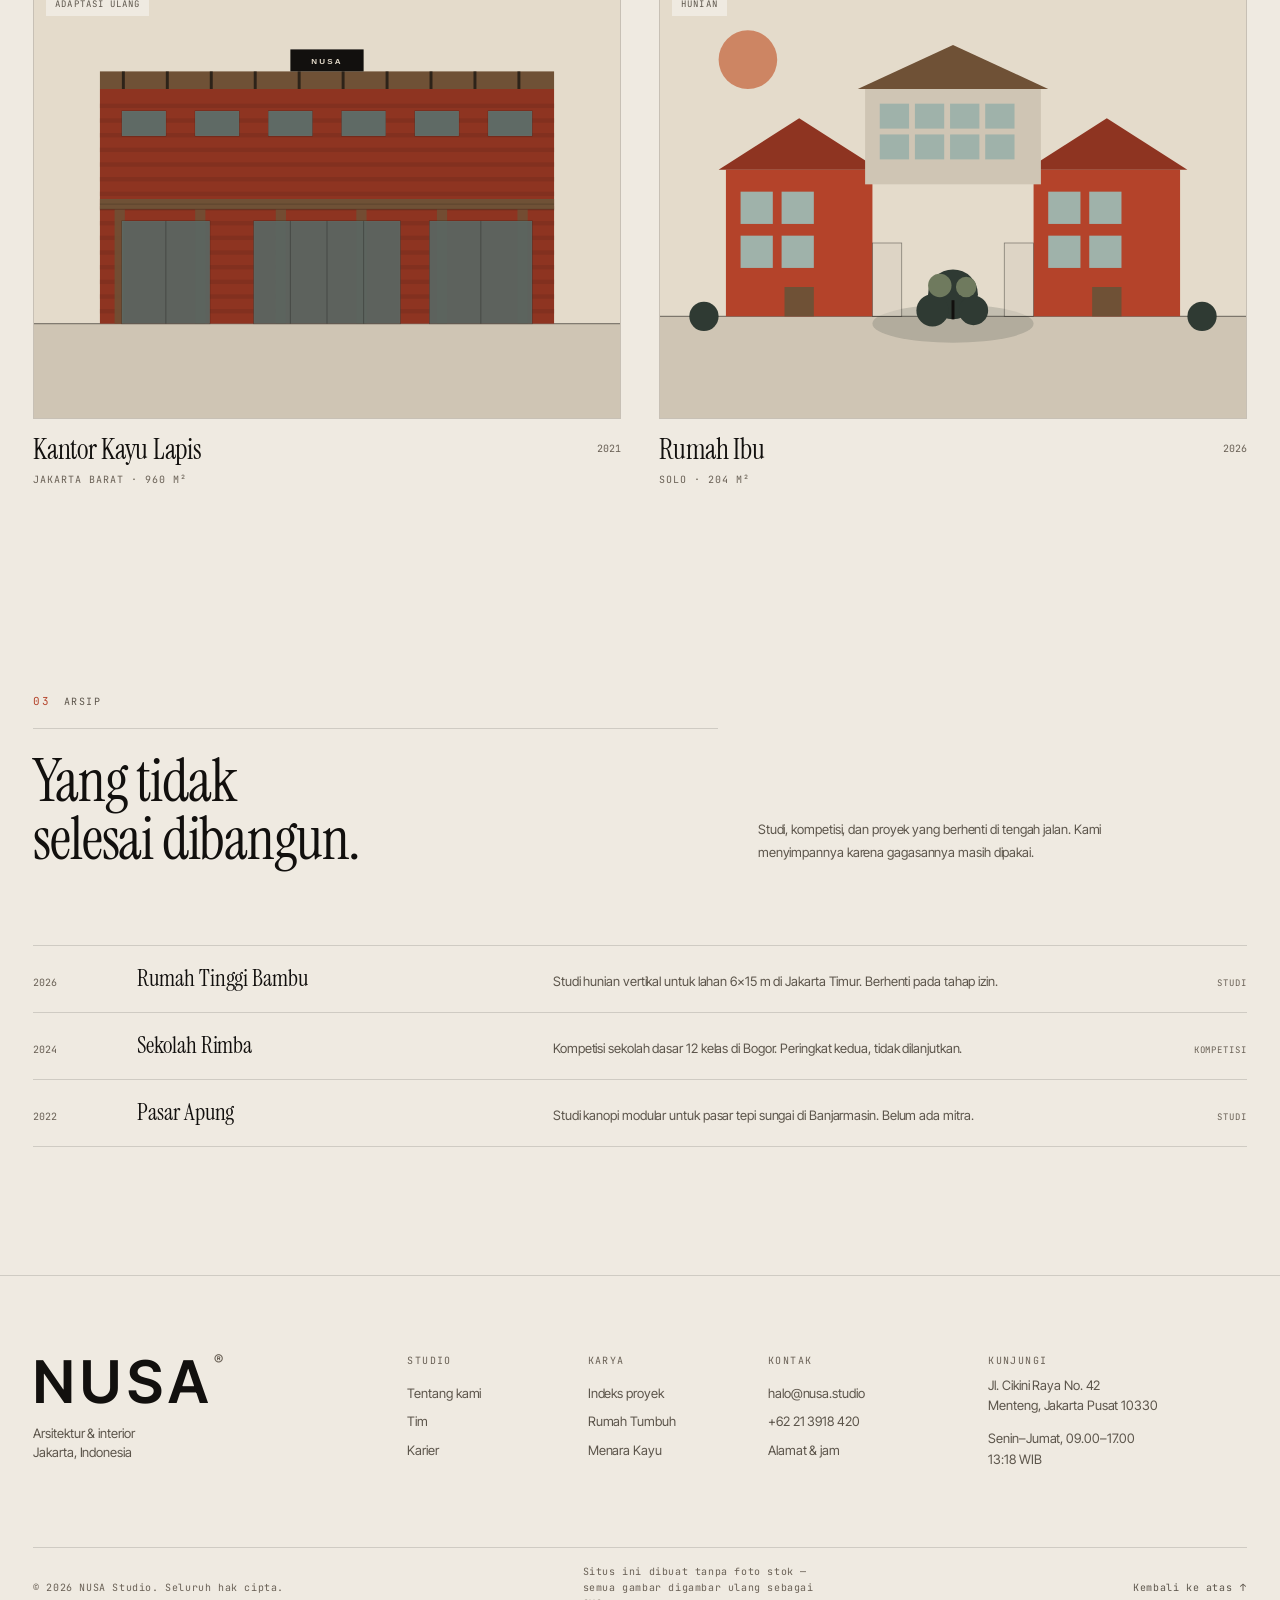
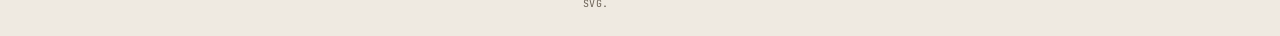
==== commit 426ad6ed: "feat: add four more project case studies (Rumah Tangga Air, Terminal Kecil, Kantor Kayu Lapis, Rumah" ====
--- a/projects.html
+++ b/projects.html
@@ -76,7 +76,7 @@
     <section class="phero">
       <p class="eyebrow eyebrow--split"><span>Karya</span><span>02 — Indeks 2019–2026</span></p>
       <h1 class="phero__title">Indeks, <em>bukan</em> portofolio.</h1>
-      <p class="phero__lede">Enam proyek yang mewakili cara kami bekerja: satu masalah iklim, satu kebiasaan penghuni, satu keputusan material. Sisanya ada di arsip studio.</p>
+      <p class="phero__lede">Sepuluh proyek yang mewakili cara kami bekerja: satu masalah iklim, satu kebiasaan penghuni, satu keputusan material. Sisanya ada di arsip studio.</p>
       <div class="phero__foot">
         <span>47 proyek selesai sejak 2014</span>
         <span>6 kota · 3 penghargaan nasional</span>
@@ -90,7 +90,7 @@
         <button class="filter" type="button" data-filter="publik" aria-pressed="false">Publik</button>
         <button class="filter" type="button" data-filter="komersial" aria-pressed="false">Komersial</button>
         <button class="filter" type="button" data-filter="interior" aria-pressed="false">Interior</button>
-        <span class="filters__count" data-filter-count>06 proyek</span>
+        <span class="filters__count" data-filter-count>10 proyek</span>
       </div>
 
       <div class="proj-grid">
@@ -163,6 +163,54 @@
             <h2 class="card__title">Studio Sendiri</h2>
             <span class="card__year">2019</span>
             <p class="card__meta">Jakarta Pusat · 186 m²</p>
+          </div>
+        </a>
+
+        <a class="card" href="projects/rumah-tangga-air.html" data-cat="hunian interior">
+          <div class="card__media">
+            <img src="assets/img/proj-tangga-air.svg" width="800" height="600" alt="Rumah Tangga Air dengan sumur cahaya dan tangga terbuka." loading="lazy">
+            <span class="card__tag">Hunian</span>
+          </div>
+          <div class="card__body">
+            <h2 class="card__title">Rumah Tangga Air</h2>
+            <span class="card__year">2023</span>
+            <p class="card__meta">Surabaya · 278 m²</p>
+          </div>
+        </a>
+
+        <a class="card" href="projects/terminal-kecil.html" data-cat="publik">
+          <div class="card__media">
+            <img src="assets/img/proj-terminal.svg" width="800" height="600" alt="Terminal Kecil dengan atap tunggal di Makassar." loading="lazy">
+            <span class="card__tag">Ruang publik</span>
+          </div>
+          <div class="card__body">
+            <h2 class="card__title">Terminal Kecil</h2>
+            <span class="card__year">2024</span>
+            <p class="card__meta">Makassar · 1.680 m²</p>
+          </div>
+        </a>
+
+        <a class="card" href="projects/kantor-kayu-lapis.html" data-cat="komersial interior">
+          <div class="card__media">
+            <img src="assets/img/proj-kantor-kayu.svg" width="800" height="600" alt="Kantor Kayu Lapis di gudang lama Jakarta." loading="lazy">
+            <span class="card__tag">Adaptasi ulang</span>
+          </div>
+          <div class="card__body">
+            <h2 class="card__title">Kantor Kayu Lapis</h2>
+            <span class="card__year">2021</span>
+            <p class="card__meta">Jakarta Barat · 960 m²</p>
+          </div>
+        </a>
+
+        <a class="card" href="projects/rumah-ibu.html" data-cat="hunian">
+          <div class="card__media">
+            <img src="assets/img/proj-rumah-ibu.svg" width="800" height="600" alt="Rumah Ibu dengan tiga sayap mengelilingi halaman." loading="lazy">
+            <span class="card__tag">Hunian</span>
+          </div>
+          <div class="card__body">
+            <h2 class="card__title">Rumah Ibu</h2>
+            <span class="card__year">2026</span>
+            <p class="card__meta">Solo · 204 m²</p>
           </div>
         </a>
       </div>
